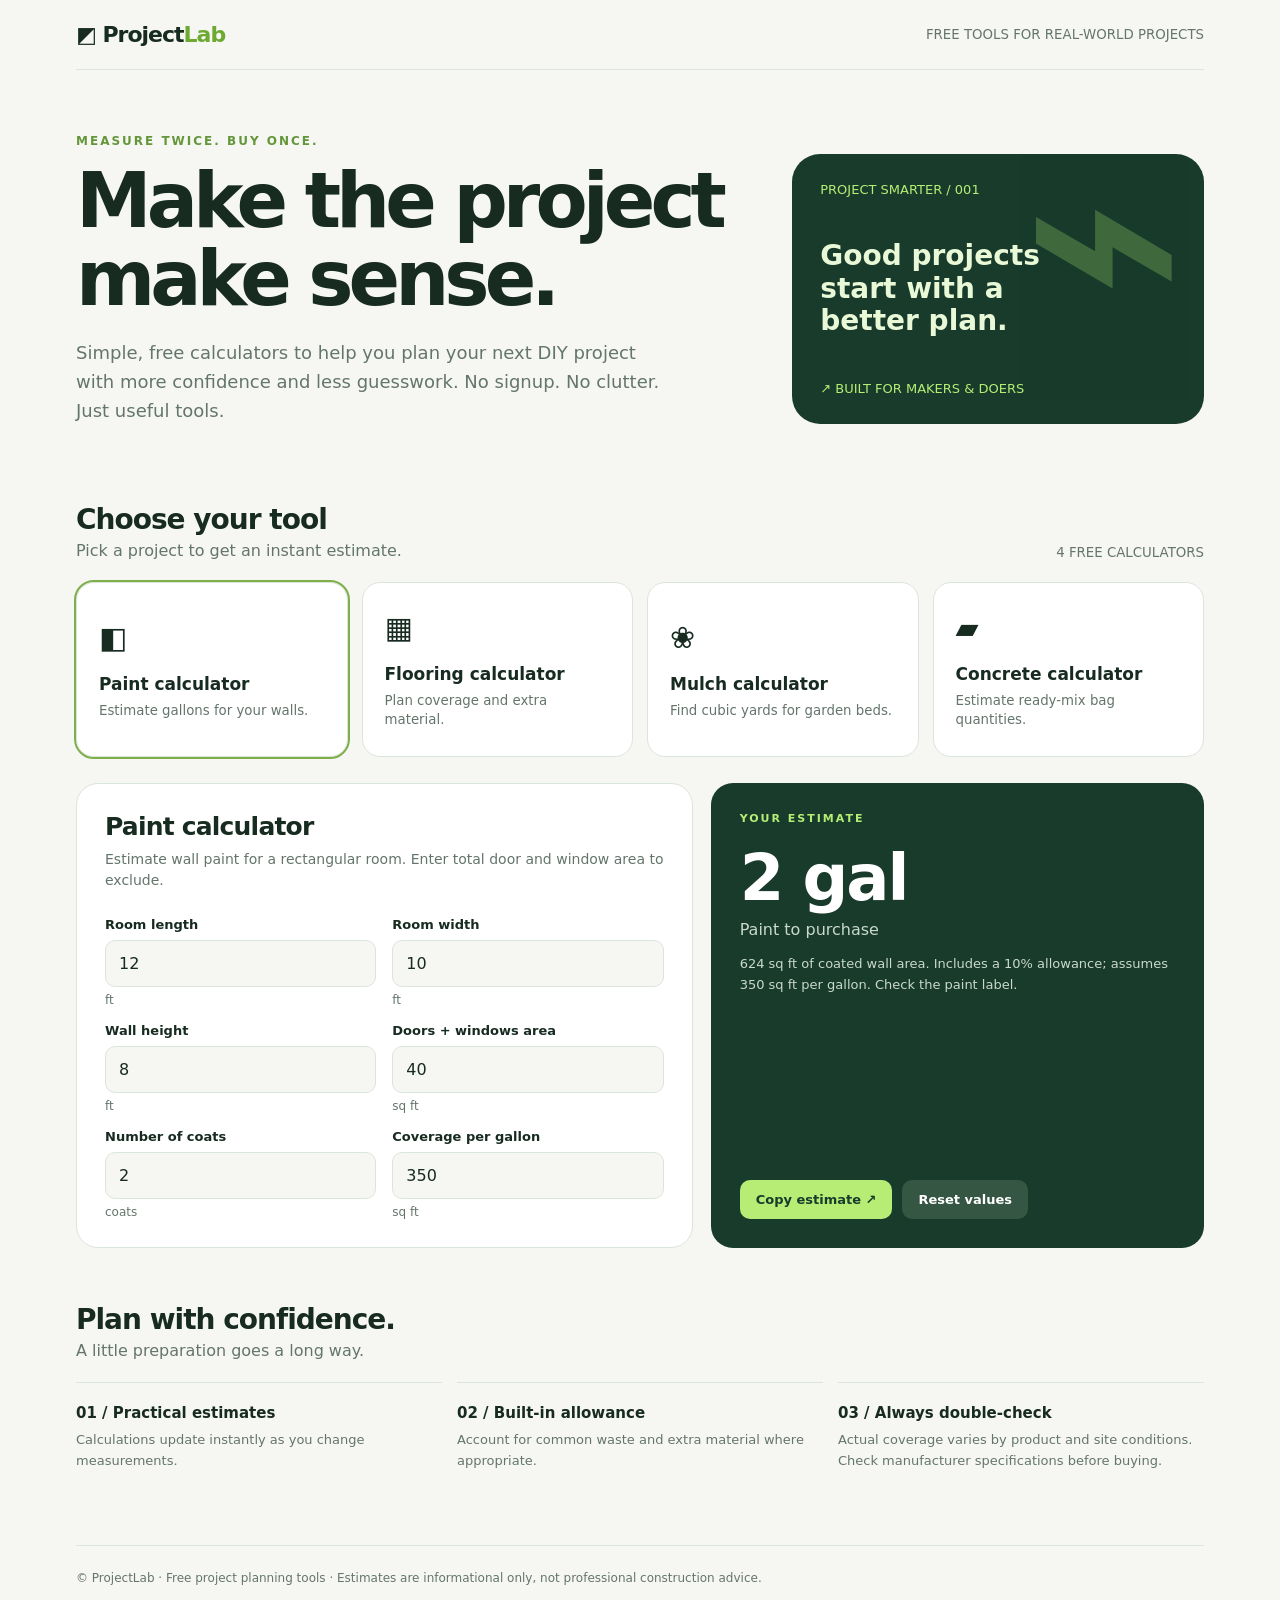
==== index.html @ cd93243d "Add files via upload" ====
<!doctype html><html lang="en"><head><meta charset="utf-8"><meta name="viewport" content="width=device-width,initial-scale=1"><title>ProjectLab — Make the project make sense.</title><style>
:root{font-family:Inter,ui-sans-serif,system-ui,-apple-system,Segoe UI,sans-serif;--bg:light-dark(#f6f7f3,#111916);--surface:light-dark(#fff,#1c2923);--text:light-dark(#172b21,#edf7ef);--muted:light-dark(#64756b,#afc1b5);--line:light-dark(#dce5dc,#34483a);--accent:#b8ed75;--dark:#193b2b;color-scheme:light dark}*{box-sizing:border-box}body{margin:0}#app{background:var(--bg);color:var(--text);min-height:100vh;border-radius:0}button,input,select{font:inherit}button{cursor:pointer}.shell{max-width:1180px;margin:auto;padding:0 26px}.nav{display:flex;justify-content:space-between;align-items:center;padding:22px 0;border-bottom:1px solid var(--line)}.logo{font-size:22px;font-weight:900;letter-spacing:-1px}.logo span{color:#6eaa32}.nav small{color:var(--muted)}.hero{padding:64px 0 44px;display:grid;grid-template-columns:1.25fr .75fr;gap:30px;align-items:center}.eyebrow{font-size:12px;letter-spacing:2px;font-weight:800;text-transform:uppercase;color:#64963a}.hero h1{font-size:clamp(42px,6vw,76px);letter-spacing:-.065em;line-height:1.02;margin:14px 0 22px}.hero p{color:var(--muted);font-size:18px;max-width:590px;line-height:1.6}.hero-art{border-radius:28px;background:#193b2b;color:#e9f8d7;min-height:270px;padding:28px;display:flex;flex-direction:column;justify-content:space-between;position:relative;overflow:hidden}.hero-art:after{content:'⌁';position:absolute;font-size:280px;right:15px;top:-80px;color:#b8ed75;opacity:.25}.hero-art strong{font-size:28px;max-width:230px;line-height:1.15;z-index:1}.hero-art span{z-index:1;color:#b8ed75;font-size:13px}.section-head{display:flex;justify-content:space-between;align-items:end;gap:16px;margin:16px 0 22px}.section-head h2{font-size:28px;letter-spacing:-1px;margin:0}.section-head p{color:var(--muted);margin:5px 0 0}.cards{display:grid;grid-template-columns:repeat(4,1fr);gap:14px}.tool{border:1px solid var(--line);background:var(--surface);border-radius:18px;padding:22px;text-align:left;color:var(--text);transition:transform .15s,border-color .15s;min-height:175px}.tool:hover{transform:translateY(-3px);border-color:#84ba50}.tool.active{outline:2px solid #7eaf4a}.tool .symbol{font-size:30px;display:block;margin-bottom:19px}.tool strong{display:block;font-size:17px}.tool small{display:block;color:var(--muted);margin-top:8px;line-height:1.4}.workspace{display:grid;grid-template-columns:1fr .8fr;gap:18px;margin:26px 0 55px}.panel{background:var(--surface);border:1px solid var(--line);border-radius:22px;padding:28px}.panel h3{font-size:25px;letter-spacing:-.8px;margin:0 0 8px}.sub{color:var(--muted);margin:0 0 26px;font-size:14px;line-height:1.5}.fields{display:grid;grid-template-columns:1fr 1fr;gap:16px}.field label{display:block;font-size:13px;font-weight:700;margin-bottom:8px}.field input,.field select{width:100%;border:1px solid var(--line);background:var(--bg);border-radius:10px;padding:13px;color:var(--text);outline:none}.field input:focus,.field select:focus{border-color:#75ac41}.hint{font-size:12px;color:var(--muted);margin-top:6px}.result{background:#193b2b;color:#fff;border-radius:22px;padding:29px;display:flex;flex-direction:column;justify-content:space-between;min-height:290px}.result .tag{color:#b8ed75;text-transform:uppercase;letter-spacing:2px;font-size:11px;font-weight:800}.result .number{font-size:clamp(38px,5vw,64px);letter-spacing:-2px;font-weight:850;margin:16px 0 5px}.result .unit{font-size:16px;color:#c9d9cc}.result .note{font-size:13px;color:#c9d9cc;line-height:1.55;margin:15px 0 24px}.actions{display:flex;gap:10px;flex-wrap:wrap}.primary,.secondary{padding:12px 16px;border-radius:10px;font-size:13px;font-weight:800;border:0}.primary{background:#b8ed75;color:#193b2b}.secondary{background:#355643;color:#fff}.info{display:grid;grid-template-columns:1fr 1fr 1fr;gap:15px;margin-bottom:55px}.info>div{border-top:1px solid var(--line);padding:18px 0;color:var(--muted);font-size:13px;line-height:1.6}.info strong{display:block;color:var(--text);font-size:15px;margin-bottom:5px}footer{border-top:1px solid var(--line);padding:25px 0 45px;color:var(--muted);font-size:12px}.hidden{display:none}@media(max-width:850px){.hero{grid-template-columns:1fr;padding:44px 0 30px}.hero-art{min-height:170px}.cards{grid-template-columns:repeat(2,1fr)}.workspace{grid-template-columns:1fr}.info{grid-template-columns:1fr}}@media(max-width:480px){.shell{padding:0 16px}.hero h1{font-size:46px}.cards{gap:9px}.tool{padding:15px;min-height:160px}.panel,.result{padding:20px}.fields{grid-template-columns:1fr}.nav small{display:none}}
</style></head><body><div id="app"><div class="shell"><header class="nav"><div class="logo">◩ Project<span>Lab</span></div><small>FREE TOOLS FOR REAL-WORLD PROJECTS</small></header><section class="hero"><div><div class="eyebrow">Measure twice. Buy once.</div><h1>Make the project<br>make sense.</h1><p>Simple, free calculators to help you plan your next DIY project with more confidence and less guesswork. No signup. No clutter. Just useful tools.</p></div><div class="hero-art"><span>PROJECT SMARTER / 001</span><strong>Good projects start with a better plan.</strong><span>↗ BUILT FOR MAKERS & DOERS</span></div></section><section><div class="section-head"><div><h2>Choose your tool</h2><p>Pick a project to get an instant estimate.</p></div><small style="color:var(--muted)">4 FREE CALCULATORS</small></div><div class="cards" id="cards"><button class="tool active" data-tool="paint"><span class="symbol">◧</span><strong>Paint calculator</strong><small>Estimate gallons for your walls.</small></button><button class="tool" data-tool="floor"><span class="symbol">▦</span><strong>Flooring calculator</strong><small>Plan coverage and extra material.</small></button><button class="tool" data-tool="mulch"><span class="symbol">❀</span><strong>Mulch calculator</strong><small>Find cubic yards for garden beds.</small></button><button class="tool" data-tool="concrete"><span class="symbol">▰</span><strong>Concrete calculator</strong><small>Estimate ready-mix bag quantities.</small></button></div></section><section class="workspace"><div class="panel"><h3 id="tool-title">Paint calculator</h3><p class="sub" id="tool-desc">Enter your room dimensions to estimate wall paint. Subtract doors and windows, then add a little extra.</p><div class="fields" id="fields"></div></div><div class="result" aria-live="polite"><div><div class="tag">YOUR ESTIMATE</div><div class="number" id="answer">—</div><div class="unit" id="unit"></div><p class="note" id="note"></p></div><div class="actions"><button class="primary" id="copy">Copy estimate ↗</button><button class="secondary" id="reset">Reset values</button></div></div></section><div class="section-head"><div><h2>Plan with confidence.</h2><p>A little preparation goes a long way.</p></div></div><section class="info"><div><strong>01 / Practical estimates</strong>Calculations update instantly as you change measurements.</div><div><strong>02 / Built-in allowance</strong>Account for common waste and extra material where appropriate.</div><div><strong>03 / Always double-check</strong>Actual coverage varies by product and site conditions. Check manufacturer specifications before buying.</div></section><footer>© ProjectLab · Free project planning tools · Estimates are informational only, not professional construction advice.</footer></div></div><script>
const configs={paint:{title:'Paint calculator',desc:'Estimate wall paint for a rectangular room. Enter total door and window area to exclude.',fields:[['length','Room length','ft',12],['width','Room width','ft',10],['height','Wall height','ft',8],['openings','Doors + windows area','sq ft',40],['coats','Number of coats','coats',2],['coverage','Coverage per gallon','sq ft',350]],calculate:v=>{let area=Math.max(0,2*(v.length+v.width)*v.height-v.openings)*v.coats;let amount=area/v.coverage*1.1;return [Math.ceil(amount)+' gal','Paint to purchase',`${Math.round(area)} sq ft of coated wall area. Includes a 10% allowance; assumes ${v.coverage} sq ft per gallon. Check the paint label.`]}},floor:{title:'Flooring calculator',desc:'Estimate material needed for a rectangular room, including cutting waste.',fields:[['length','Room length','ft',15],['width','Room width','ft',12],['waste','Extra material','%',10],['box','Coverage per box','sq ft',20]],calculate:v=>{let area=v.length*v.width,total=area*(1+v.waste/100);return [Math.ceil(total/v.box)+' boxes','Flooring boxes to purchase',`${area.toFixed(1)} sq ft room area; ${total.toFixed(1)} sq ft including ${v.waste}% extra. Check product box coverage and layout requirements.`]}},mulch:{title:'Mulch calculator',desc:'Estimate how much mulch a rectangular garden bed needs.',fields:[['length','Bed length','ft',20],['width','Bed width','ft',6],['depth','Mulch depth','in',3]],calculate:v=>{let yards=v.length*v.width*(v.depth/12)/27;return [yards.toFixed(2)+' yd³','Mulch volume',`Approximately ${Math.ceil(yards*1.1*10)/10} cubic yards with 10% allowance. Confirm recommended depth for your plants.`]}},concrete:{title:'Concrete calculator',desc:'Estimate the volume and number of 80 lb ready-mix bags for a rectangular slab.',fields:[['length','Slab length','ft',10],['width','Slab width','ft',8],['depth','Slab thickness','in',4],['yield','Yield per bag','ft³',0.6]],calculate:v=>{let ft=v.length*v.width*v.depth/12;return [Math.ceil(ft*1.1/v.yield)+' bags','Estimated 80 lb bags',`${ft.toFixed(2)} cubic feet (${(ft/27).toFixed(2)} cubic yards) before 10% allowance. Bag yield varies; structural work requires qualified guidance.`]}}};let current='paint';let last='';function render(){let cfg=configs[current];document.getElementById('tool-title').textContent=cfg.title;document.getElementById('tool-desc').textContent=cfg.desc;document.querySelectorAll('.tool').forEach(b=>{b.classList.toggle('active',b.dataset.tool===current);b.setAttribute('aria-pressed',String(b.dataset.tool===current))});document.getElementById('fields').innerHTML=cfg.fields.map(([id,label,unit,value])=>`<div class="field"><label for="${id}">${label}</label><input id="${id}" type="number" min="0" step="any" value="${value}" inputmode="decimal"><div class="hint">${unit}</div></div>`).join('');document.querySelectorAll('.field input').forEach(i=>i.addEventListener('input',calculate));calculate()}function calculate(){let cfg=configs[current],v={};for(let [id] of cfg.fields){let input=document.getElementById(id);let n=Number(input.value);if(input.value===''||!Number.isFinite(n)||n<0){document.getElementById('answer').textContent='—';document.getElementById('unit').textContent='Enter valid values';document.getElementById('note').textContent='All fields must be nonnegative numbers.';last='';return}v[id]=n}if((current==='paint'&&(!v.coverage||!v.coats))||(current==='floor'&&!v.box)||(current==='concrete'&&!v.yield)){document.getElementById('answer').textContent='—';document.getElementById('unit').textContent='Check your inputs';document.getElementById('note').textContent='Coverage, yield, and coat count must be greater than zero.';last='';return}let [answer,unit,note]=cfg.calculate(v);document.getElementById('answer').textContent=answer;document.getElementById('unit').textContent=unit;document.getElementById('note').textContent=note;last=`ProjectLab — ${cfg.title}\n${answer} — ${unit}\n${note}\n`+cfg.fields.map(([id,label,u])=>`${label}: ${v[id]} ${u}`).join('\n')}document.querySelectorAll('.tool').forEach(b=>b.addEventListener('click',()=>{current=b.dataset.tool;render();document.querySelector('.workspace').scrollIntoView({behavior:'smooth',block:'start'})}));document.getElementById('reset').addEventListener('click',render);document.getElementById('copy').addEventListener('click',async()=>{if(!last)return;try{await navigator.clipboard.writeText(last);document.getElementById('copy').textContent='Copied ✓';setTimeout(()=>document.getElementById('copy').textContent='Copy estimate ↗',1800)}catch(e){let t=document.createElement('textarea');t.value=last;document.body.appendChild(t);t.select();document.execCommand('copy');t.remove();document.getElementById('copy').textContent='Copied ✓'}});render();
</script></body></html>
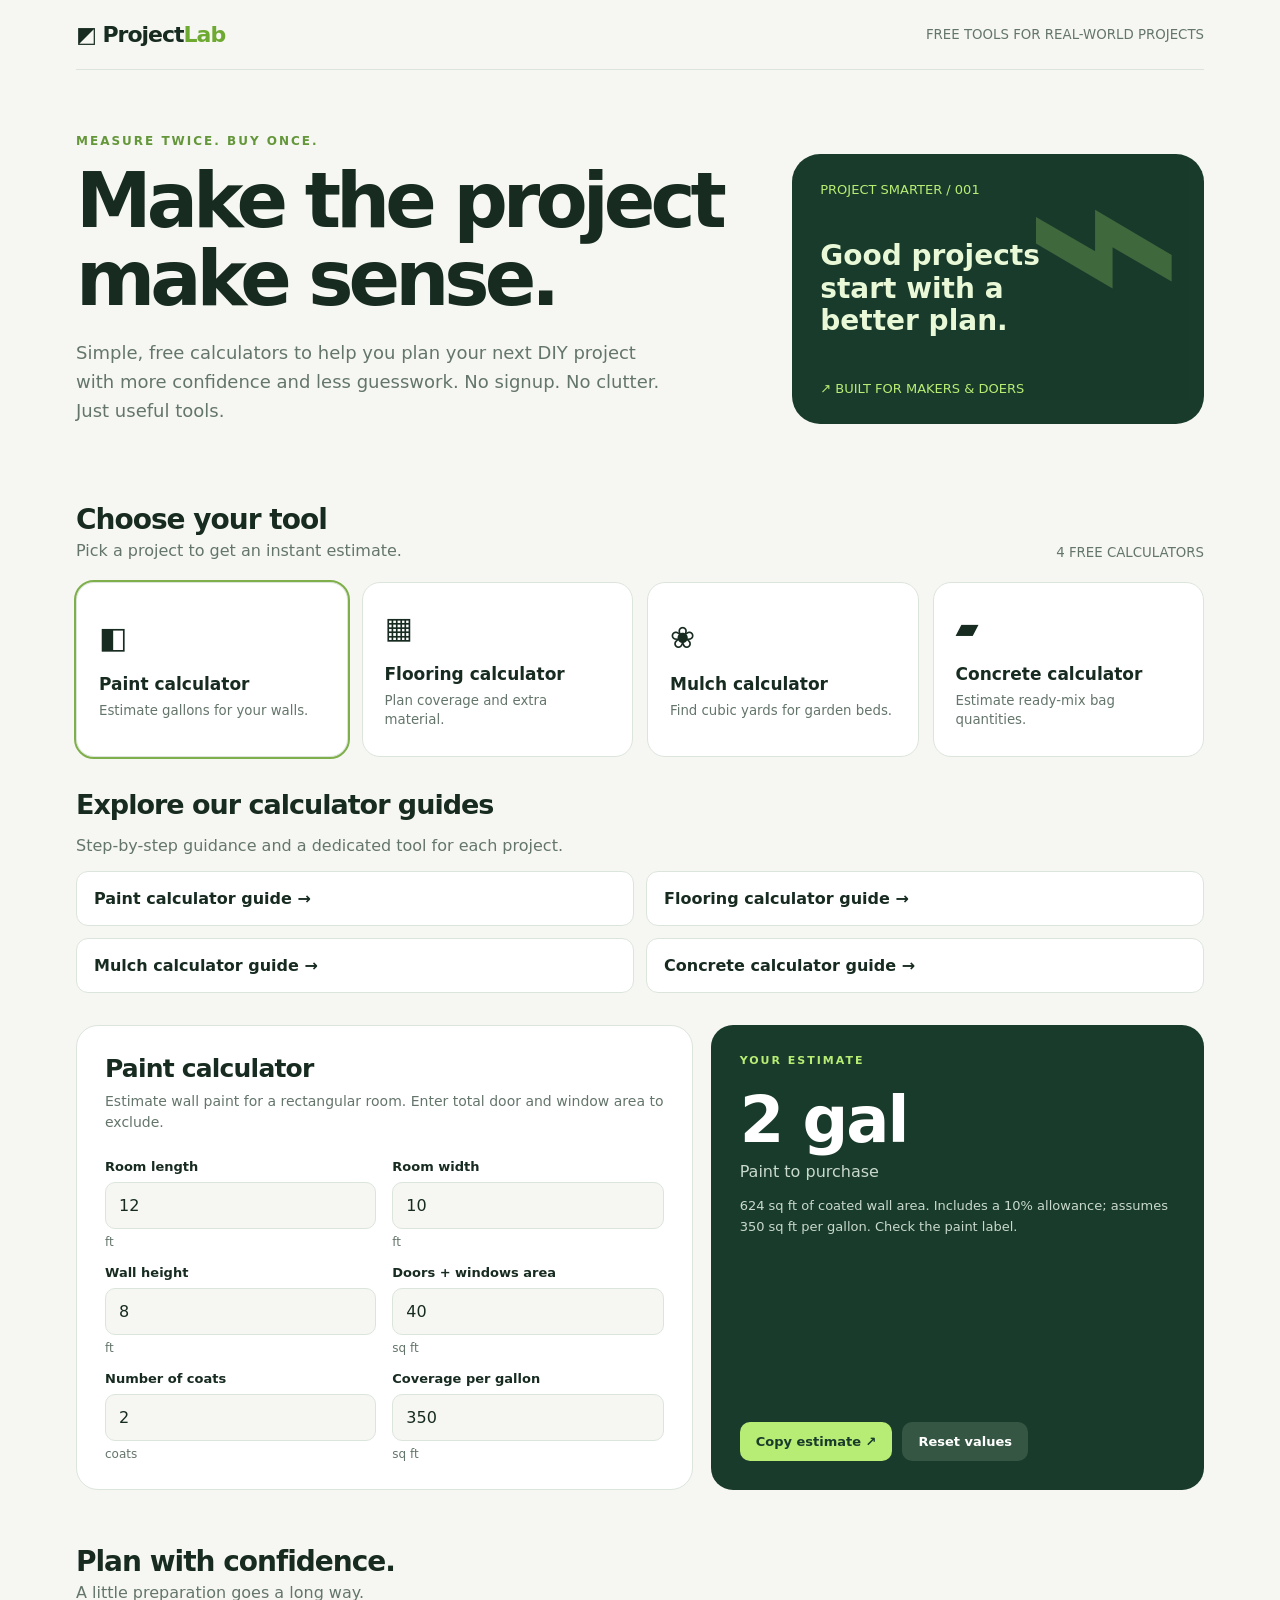
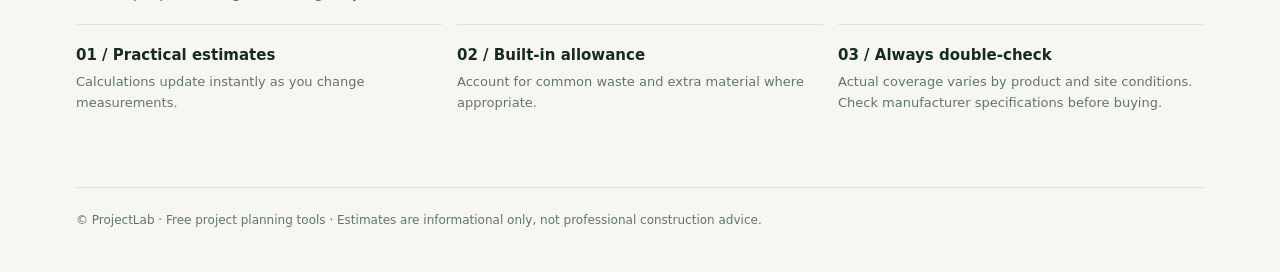
==== commit 5ee0ebd4: "Add four calculator pages" ====
--- a/index.html
+++ b/index.html
@@ -1,5 +1,5 @@
-<!doctype html><html lang="en"><head><meta charset="utf-8"><meta name="viewport" content="width=device-width,initial-scale=1"><title>ProjectLab — Make the project make sense.</title><style>
+<!doctype html><html lang="en"><head><meta name="google-site-verification" content="h3nfSS-7SSX_GJvkzhZdh269tgk2vKTd-R7nxjgyAJA" /><meta charset="utf-8"><meta name="viewport" content="width=device-width,initial-scale=1"><title>Free DIY Calculators | Paint, Flooring, Mulch &amp; Concrete | ProjectLab</title><meta name="description" content="Plan your next DIY project with free paint, flooring, mulch and concrete calculators. Estimate materials in seconds with ProjectLab. No signup required."><link rel="canonical" href="https://project-lab-3ws.pages.dev/"><style>
 :root{font-family:Inter,ui-sans-serif,system-ui,-apple-system,Segoe UI,sans-serif;--bg:light-dark(#f6f7f3,#111916);--surface:light-dark(#fff,#1c2923);--text:light-dark(#172b21,#edf7ef);--muted:light-dark(#64756b,#afc1b5);--line:light-dark(#dce5dc,#34483a);--accent:#b8ed75;--dark:#193b2b;color-scheme:light dark}*{box-sizing:border-box}body{margin:0}#app{background:var(--bg);color:var(--text);min-height:100vh;border-radius:0}button,input,select{font:inherit}button{cursor:pointer}.shell{max-width:1180px;margin:auto;padding:0 26px}.nav{display:flex;justify-content:space-between;align-items:center;padding:22px 0;border-bottom:1px solid var(--line)}.logo{font-size:22px;font-weight:900;letter-spacing:-1px}.logo span{color:#6eaa32}.nav small{color:var(--muted)}.hero{padding:64px 0 44px;display:grid;grid-template-columns:1.25fr .75fr;gap:30px;align-items:center}.eyebrow{font-size:12px;letter-spacing:2px;font-weight:800;text-transform:uppercase;color:#64963a}.hero h1{font-size:clamp(42px,6vw,76px);letter-spacing:-.065em;line-height:1.02;margin:14px 0 22px}.hero p{color:var(--muted);font-size:18px;max-width:590px;line-height:1.6}.hero-art{border-radius:28px;background:#193b2b;color:#e9f8d7;min-height:270px;padding:28px;display:flex;flex-direction:column;justify-content:space-between;position:relative;overflow:hidden}.hero-art:after{content:'⌁';position:absolute;font-size:280px;right:15px;top:-80px;color:#b8ed75;opacity:.25}.hero-art strong{font-size:28px;max-width:230px;line-height:1.15;z-index:1}.hero-art span{z-index:1;color:#b8ed75;font-size:13px}.section-head{display:flex;justify-content:space-between;align-items:end;gap:16px;margin:16px 0 22px}.section-head h2{font-size:28px;letter-spacing:-1px;margin:0}.section-head p{color:var(--muted);margin:5px 0 0}.cards{display:grid;grid-template-columns:repeat(4,1fr);gap:14px}.tool{border:1px solid var(--line);background:var(--surface);border-radius:18px;padding:22px;text-align:left;color:var(--text);transition:transform .15s,border-color .15s;min-height:175px}.tool:hover{transform:translateY(-3px);border-color:#84ba50}.tool.active{outline:2px solid #7eaf4a}.tool .symbol{font-size:30px;display:block;margin-bottom:19px}.tool strong{display:block;font-size:17px}.tool small{display:block;color:var(--muted);margin-top:8px;line-height:1.4}.workspace{display:grid;grid-template-columns:1fr .8fr;gap:18px;margin:26px 0 55px}.panel{background:var(--surface);border:1px solid var(--line);border-radius:22px;padding:28px}.panel h3{font-size:25px;letter-spacing:-.8px;margin:0 0 8px}.sub{color:var(--muted);margin:0 0 26px;font-size:14px;line-height:1.5}.fields{display:grid;grid-template-columns:1fr 1fr;gap:16px}.field label{display:block;font-size:13px;font-weight:700;margin-bottom:8px}.field input,.field select{width:100%;border:1px solid var(--line);background:var(--bg);border-radius:10px;padding:13px;color:var(--text);outline:none}.field input:focus,.field select:focus{border-color:#75ac41}.hint{font-size:12px;color:var(--muted);margin-top:6px}.result{background:#193b2b;color:#fff;border-radius:22px;padding:29px;display:flex;flex-direction:column;justify-content:space-between;min-height:290px}.result .tag{color:#b8ed75;text-transform:uppercase;letter-spacing:2px;font-size:11px;font-weight:800}.result .number{font-size:clamp(38px,5vw,64px);letter-spacing:-2px;font-weight:850;margin:16px 0 5px}.result .unit{font-size:16px;color:#c9d9cc}.result .note{font-size:13px;color:#c9d9cc;line-height:1.55;margin:15px 0 24px}.actions{display:flex;gap:10px;flex-wrap:wrap}.primary,.secondary{padding:12px 16px;border-radius:10px;font-size:13px;font-weight:800;border:0}.primary{background:#b8ed75;color:#193b2b}.secondary{background:#355643;color:#fff}.info{display:grid;grid-template-columns:1fr 1fr 1fr;gap:15px;margin-bottom:55px}.info>div{border-top:1px solid var(--line);padding:18px 0;color:var(--muted);font-size:13px;line-height:1.6}.info strong{display:block;color:var(--text);font-size:15px;margin-bottom:5px}footer{border-top:1px solid var(--line);padding:25px 0 45px;color:var(--muted);font-size:12px}.hidden{display:none}@media(max-width:850px){.hero{grid-template-columns:1fr;padding:44px 0 30px}.hero-art{min-height:170px}.cards{grid-template-columns:repeat(2,1fr)}.workspace{grid-template-columns:1fr}.info{grid-template-columns:1fr}}@media(max-width:480px){.shell{padding:0 16px}.hero h1{font-size:46px}.cards{gap:9px}.tool{padding:15px;min-height:160px}.panel,.result{padding:20px}.fields{grid-template-columns:1fr}.nav small{display:none}}
-</style></head><body><div id="app"><div class="shell"><header class="nav"><div class="logo">◩ Project<span>Lab</span></div><small>FREE TOOLS FOR REAL-WORLD PROJECTS</small></header><section class="hero"><div><div class="eyebrow">Measure twice. Buy once.</div><h1>Make the project<br>make sense.</h1><p>Simple, free calculators to help you plan your next DIY project with more confidence and less guesswork. No signup. No clutter. Just useful tools.</p></div><div class="hero-art"><span>PROJECT SMARTER / 001</span><strong>Good projects start with a better plan.</strong><span>↗ BUILT FOR MAKERS & DOERS</span></div></section><section><div class="section-head"><div><h2>Choose your tool</h2><p>Pick a project to get an instant estimate.</p></div><small style="color:var(--muted)">4 FREE CALCULATORS</small></div><div class="cards" id="cards"><button class="tool active" data-tool="paint"><span class="symbol">◧</span><strong>Paint calculator</strong><small>Estimate gallons for your walls.</small></button><button class="tool" data-tool="floor"><span class="symbol">▦</span><strong>Flooring calculator</strong><small>Plan coverage and extra material.</small></button><button class="tool" data-tool="mulch"><span class="symbol">❀</span><strong>Mulch calculator</strong><small>Find cubic yards for garden beds.</small></button><button class="tool" data-tool="concrete"><span class="symbol">▰</span><strong>Concrete calculator</strong><small>Estimate ready-mix bag quantities.</small></button></div></section><section class="workspace"><div class="panel"><h3 id="tool-title">Paint calculator</h3><p class="sub" id="tool-desc">Enter your room dimensions to estimate wall paint. Subtract doors and windows, then add a little extra.</p><div class="fields" id="fields"></div></div><div class="result" aria-live="polite"><div><div class="tag">YOUR ESTIMATE</div><div class="number" id="answer">—</div><div class="unit" id="unit"></div><p class="note" id="note"></p></div><div class="actions"><button class="primary" id="copy">Copy estimate ↗</button><button class="secondary" id="reset">Reset values</button></div></div></section><div class="section-head"><div><h2>Plan with confidence.</h2><p>A little preparation goes a long way.</p></div></div><section class="info"><div><strong>01 / Practical estimates</strong>Calculations update instantly as you change measurements.</div><div><strong>02 / Built-in allowance</strong>Account for common waste and extra material where appropriate.</div><div><strong>03 / Always double-check</strong>Actual coverage varies by product and site conditions. Check manufacturer specifications before buying.</div></section><footer>© ProjectLab · Free project planning tools · Estimates are informational only, not professional construction advice.</footer></div></div><script>
+.page-links{margin:32px 0}.page-links h2{font-size:27px;letter-spacing:-1px;margin:0 0 8px}.page-links p{color:var(--muted)}.page-link-grid{display:grid;grid-template-columns:repeat(2,1fr);gap:12px}.page-link-grid a{display:block;padding:17px;background:var(--surface);border:1px solid var(--line);border-radius:12px;color:var(--text);font-weight:750;text-decoration:none}.page-link-grid a:hover,.page-link-grid a:focus{border-color:#84ba50;text-decoration:underline}@media(max-width:600px){.page-link-grid{grid-template-columns:1fr}}</style></head><body><div id="app"><div class="shell"><header class="nav"><div class="logo">◩ Project<span>Lab</span></div><small>FREE TOOLS FOR REAL-WORLD PROJECTS</small></header><section class="hero"><div><div class="eyebrow">Measure twice. Buy once.</div><h1>Make the project<br>make sense.</h1><p>Simple, free calculators to help you plan your next DIY project with more confidence and less guesswork. No signup. No clutter. Just useful tools.</p></div><div class="hero-art"><span>PROJECT SMARTER / 001</span><strong>Good projects start with a better plan.</strong><span>↗ BUILT FOR MAKERS & DOERS</span></div></section><section><div class="section-head"><div><h2>Choose your tool</h2><p>Pick a project to get an instant estimate.</p></div><small style="color:var(--muted)">4 FREE CALCULATORS</small></div><div class="cards" id="cards"><button class="tool active" data-tool="paint"><span class="symbol">◧</span><strong>Paint calculator</strong><small>Estimate gallons for your walls.</small></button><button class="tool" data-tool="floor"><span class="symbol">▦</span><strong>Flooring calculator</strong><small>Plan coverage and extra material.</small></button><button class="tool" data-tool="mulch"><span class="symbol">❀</span><strong>Mulch calculator</strong><small>Find cubic yards for garden beds.</small></button><button class="tool" data-tool="concrete"><span class="symbol">▰</span><strong>Concrete calculator</strong><small>Estimate ready-mix bag quantities.</small></button></div></section><nav class="page-links" aria-label="Dedicated calculator pages"><h2>Explore our calculator guides</h2><p>Step-by-step guidance and a dedicated tool for each project.</p><div class="page-link-grid"><a href="/paint-calculator/">Paint calculator guide →</a><a href="/flooring-calculator/">Flooring calculator guide →</a><a href="/mulch-calculator/">Mulch calculator guide →</a><a href="/concrete-calculator/">Concrete calculator guide →</a></div></nav><section class="workspace"><div class="panel"><h3 id="tool-title">Paint calculator</h3><p class="sub" id="tool-desc">Enter your room dimensions to estimate wall paint. Subtract doors and windows, then add a little extra.</p><div class="fields" id="fields"></div></div><div class="result" aria-live="polite"><div><div class="tag">YOUR ESTIMATE</div><div class="number" id="answer">—</div><div class="unit" id="unit"></div><p class="note" id="note"></p></div><div class="actions"><button class="primary" id="copy">Copy estimate ↗</button><button class="secondary" id="reset">Reset values</button></div></div></section><div class="section-head"><div><h2>Plan with confidence.</h2><p>A little preparation goes a long way.</p></div></div><section class="info"><div><strong>01 / Practical estimates</strong>Calculations update instantly as you change measurements.</div><div><strong>02 / Built-in allowance</strong>Account for common waste and extra material where appropriate.</div><div><strong>03 / Always double-check</strong>Actual coverage varies by product and site conditions. Check manufacturer specifications before buying.</div></section><footer>© ProjectLab · Free project planning tools · Estimates are informational only, not professional construction advice.</footer></div></div><script>
 const configs={paint:{title:'Paint calculator',desc:'Estimate wall paint for a rectangular room. Enter total door and window area to exclude.',fields:[['length','Room length','ft',12],['width','Room width','ft',10],['height','Wall height','ft',8],['openings','Doors + windows area','sq ft',40],['coats','Number of coats','coats',2],['coverage','Coverage per gallon','sq ft',350]],calculate:v=>{let area=Math.max(0,2*(v.length+v.width)*v.height-v.openings)*v.coats;let amount=area/v.coverage*1.1;return [Math.ceil(amount)+' gal','Paint to purchase',`${Math.round(area)} sq ft of coated wall area. Includes a 10% allowance; assumes ${v.coverage} sq ft per gallon. Check the paint label.`]}},floor:{title:'Flooring calculator',desc:'Estimate material needed for a rectangular room, including cutting waste.',fields:[['length','Room length','ft',15],['width','Room width','ft',12],['waste','Extra material','%',10],['box','Coverage per box','sq ft',20]],calculate:v=>{let area=v.length*v.width,total=area*(1+v.waste/100);return [Math.ceil(total/v.box)+' boxes','Flooring boxes to purchase',`${area.toFixed(1)} sq ft room area; ${total.toFixed(1)} sq ft including ${v.waste}% extra. Check product box coverage and layout requirements.`]}},mulch:{title:'Mulch calculator',desc:'Estimate how much mulch a rectangular garden bed needs.',fields:[['length','Bed length','ft',20],['width','Bed width','ft',6],['depth','Mulch depth','in',3]],calculate:v=>{let yards=v.length*v.width*(v.depth/12)/27;return [yards.toFixed(2)+' yd³','Mulch volume',`Approximately ${Math.ceil(yards*1.1*10)/10} cubic yards with 10% allowance. Confirm recommended depth for your plants.`]}},concrete:{title:'Concrete calculator',desc:'Estimate the volume and number of 80 lb ready-mix bags for a rectangular slab.',fields:[['length','Slab length','ft',10],['width','Slab width','ft',8],['depth','Slab thickness','in',4],['yield','Yield per bag','ft³',0.6]],calculate:v=>{let ft=v.length*v.width*v.depth/12;return [Math.ceil(ft*1.1/v.yield)+' bags','Estimated 80 lb bags',`${ft.toFixed(2)} cubic feet (${(ft/27).toFixed(2)} cubic yards) before 10% allowance. Bag yield varies; structural work requires qualified guidance.`]}}};let current='paint';let last='';function render(){let cfg=configs[current];document.getElementById('tool-title').textContent=cfg.title;document.getElementById('tool-desc').textContent=cfg.desc;document.querySelectorAll('.tool').forEach(b=>{b.classList.toggle('active',b.dataset.tool===current);b.setAttribute('aria-pressed',String(b.dataset.tool===current))});document.getElementById('fields').innerHTML=cfg.fields.map(([id,label,unit,value])=>`<div class="field"><label for="${id}">${label}</label><input id="${id}" type="number" min="0" step="any" value="${value}" inputmode="decimal"><div class="hint">${unit}</div></div>`).join('');document.querySelectorAll('.field input').forEach(i=>i.addEventListener('input',calculate));calculate()}function calculate(){let cfg=configs[current],v={};for(let [id] of cfg.fields){let input=document.getElementById(id);let n=Number(input.value);if(input.value===''||!Number.isFinite(n)||n<0){document.getElementById('answer').textContent='—';document.getElementById('unit').textContent='Enter valid values';document.getElementById('note').textContent='All fields must be nonnegative numbers.';last='';return}v[id]=n}if((current==='paint'&&(!v.coverage||!v.coats))||(current==='floor'&&!v.box)||(current==='concrete'&&!v.yield)){document.getElementById('answer').textContent='—';document.getElementById('unit').textContent='Check your inputs';document.getElementById('note').textContent='Coverage, yield, and coat count must be greater than zero.';last='';return}let [answer,unit,note]=cfg.calculate(v);document.getElementById('answer').textContent=answer;document.getElementById('unit').textContent=unit;document.getElementById('note').textContent=note;last=`ProjectLab — ${cfg.title}\n${answer} — ${unit}\n${note}\n`+cfg.fields.map(([id,label,u])=>`${label}: ${v[id]} ${u}`).join('\n')}document.querySelectorAll('.tool').forEach(b=>b.addEventListener('click',()=>{current=b.dataset.tool;render();document.querySelector('.workspace').scrollIntoView({behavior:'smooth',block:'start'})}));document.getElementById('reset').addEventListener('click',render);document.getElementById('copy').addEventListener('click',async()=>{if(!last)return;try{await navigator.clipboard.writeText(last);document.getElementById('copy').textContent='Copied ✓';setTimeout(()=>document.getElementById('copy').textContent='Copy estimate ↗',1800)}catch(e){let t=document.createElement('textarea');t.value=last;document.body.appendChild(t);t.select();document.execCommand('copy');t.remove();document.getElementById('copy').textContent='Copied ✓'}});render();
 </script></body></html>
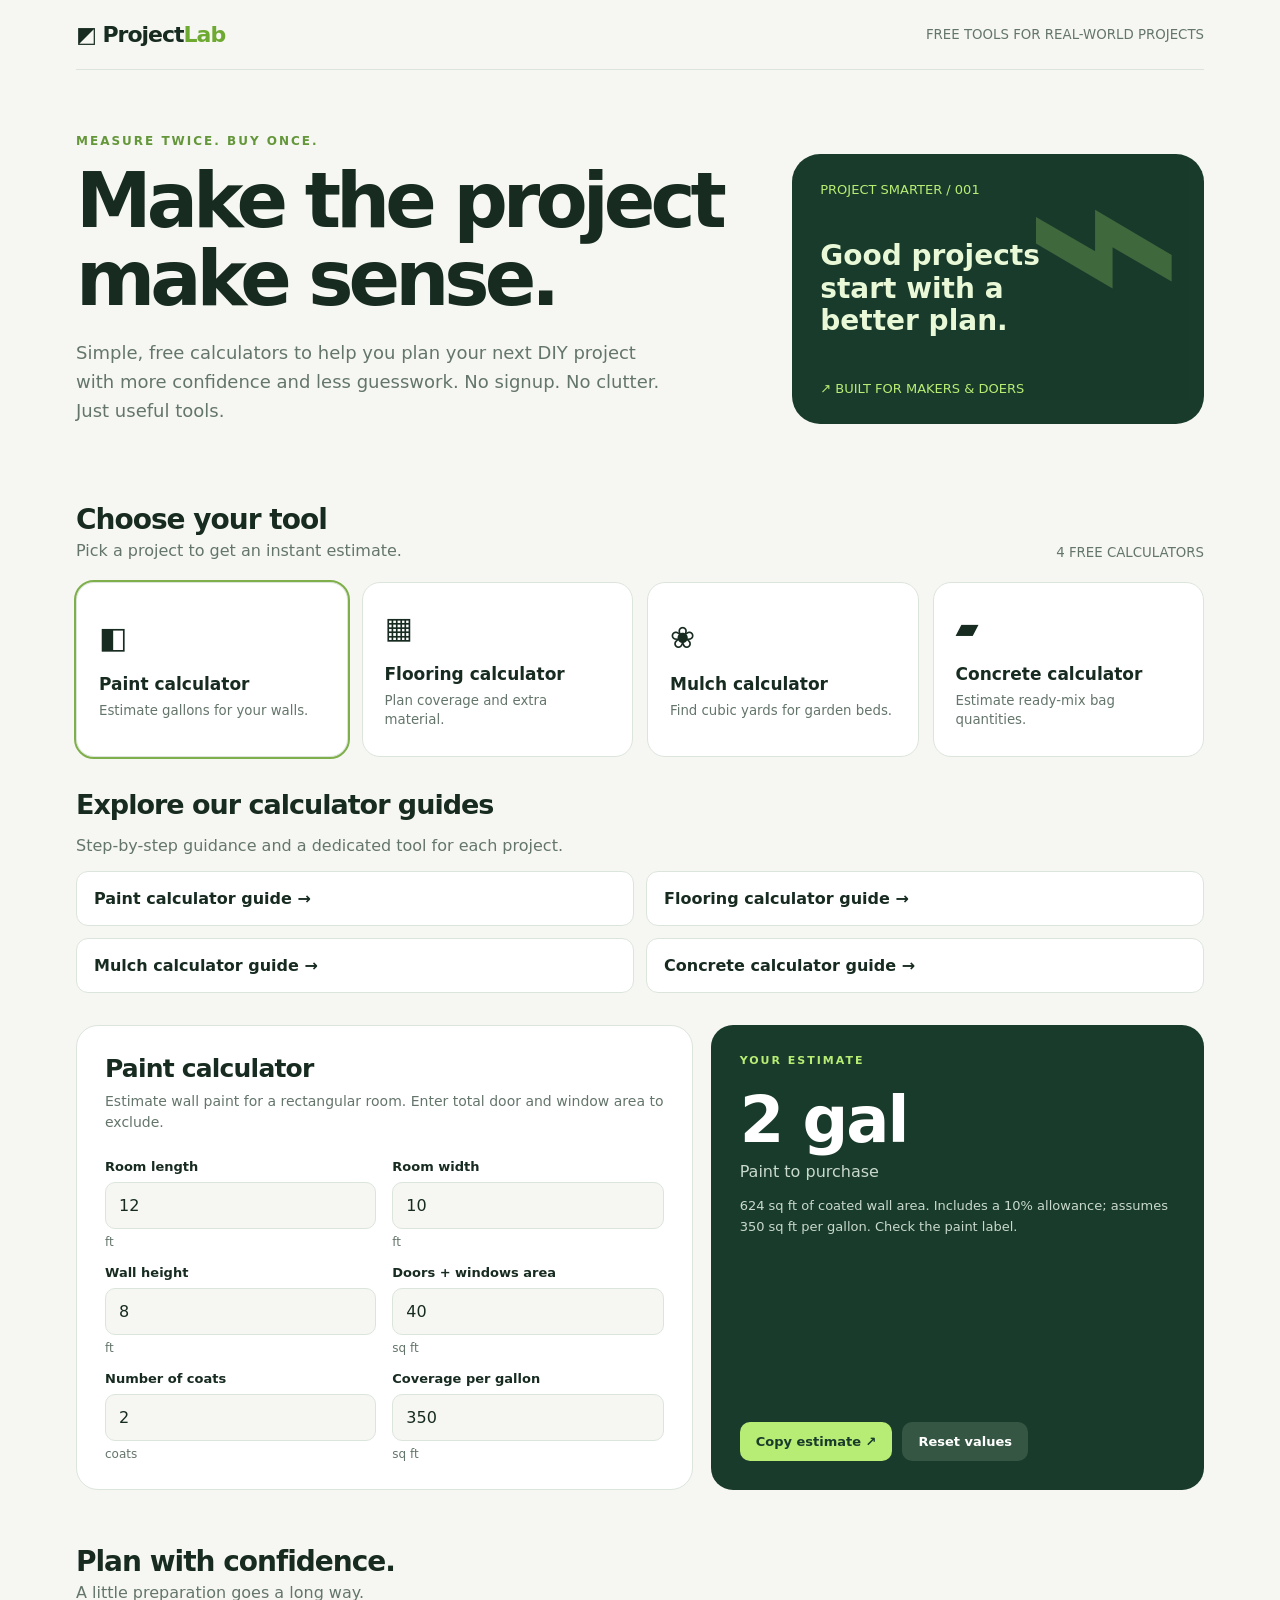
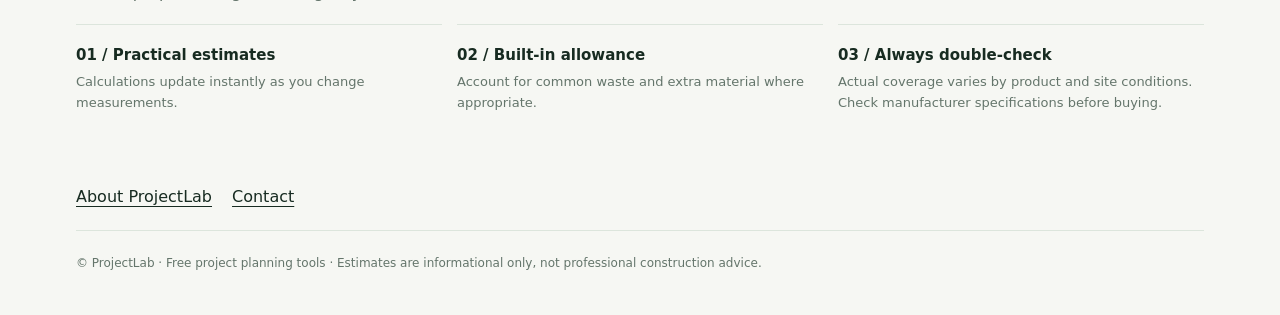
==== commit 7799fcd1: "Add About and Contact navigation" ====
--- a/index.html
+++ b/index.html
@@ -1,5 +1,5 @@
 <!doctype html><html lang="en"><head><meta name="google-site-verification" content="h3nfSS-7SSX_GJvkzhZdh269tgk2vKTd-R7nxjgyAJA" /><meta charset="utf-8"><meta name="viewport" content="width=device-width,initial-scale=1"><title>Free DIY Calculators | Paint, Flooring, Mulch &amp; Concrete | ProjectLab</title><meta name="description" content="Plan your next DIY project with free paint, flooring, mulch and concrete calculators. Estimate materials in seconds with ProjectLab. No signup required."><link rel="canonical" href="https://project-lab-3ws.pages.dev/"><style>
 :root{font-family:Inter,ui-sans-serif,system-ui,-apple-system,Segoe UI,sans-serif;--bg:light-dark(#f6f7f3,#111916);--surface:light-dark(#fff,#1c2923);--text:light-dark(#172b21,#edf7ef);--muted:light-dark(#64756b,#afc1b5);--line:light-dark(#dce5dc,#34483a);--accent:#b8ed75;--dark:#193b2b;color-scheme:light dark}*{box-sizing:border-box}body{margin:0}#app{background:var(--bg);color:var(--text);min-height:100vh;border-radius:0}button,input,select{font:inherit}button{cursor:pointer}.shell{max-width:1180px;margin:auto;padding:0 26px}.nav{display:flex;justify-content:space-between;align-items:center;padding:22px 0;border-bottom:1px solid var(--line)}.logo{font-size:22px;font-weight:900;letter-spacing:-1px}.logo span{color:#6eaa32}.nav small{color:var(--muted)}.hero{padding:64px 0 44px;display:grid;grid-template-columns:1.25fr .75fr;gap:30px;align-items:center}.eyebrow{font-size:12px;letter-spacing:2px;font-weight:800;text-transform:uppercase;color:#64963a}.hero h1{font-size:clamp(42px,6vw,76px);letter-spacing:-.065em;line-height:1.02;margin:14px 0 22px}.hero p{color:var(--muted);font-size:18px;max-width:590px;line-height:1.6}.hero-art{border-radius:28px;background:#193b2b;color:#e9f8d7;min-height:270px;padding:28px;display:flex;flex-direction:column;justify-content:space-between;position:relative;overflow:hidden}.hero-art:after{content:'⌁';position:absolute;font-size:280px;right:15px;top:-80px;color:#b8ed75;opacity:.25}.hero-art strong{font-size:28px;max-width:230px;line-height:1.15;z-index:1}.hero-art span{z-index:1;color:#b8ed75;font-size:13px}.section-head{display:flex;justify-content:space-between;align-items:end;gap:16px;margin:16px 0 22px}.section-head h2{font-size:28px;letter-spacing:-1px;margin:0}.section-head p{color:var(--muted);margin:5px 0 0}.cards{display:grid;grid-template-columns:repeat(4,1fr);gap:14px}.tool{border:1px solid var(--line);background:var(--surface);border-radius:18px;padding:22px;text-align:left;color:var(--text);transition:transform .15s,border-color .15s;min-height:175px}.tool:hover{transform:translateY(-3px);border-color:#84ba50}.tool.active{outline:2px solid #7eaf4a}.tool .symbol{font-size:30px;display:block;margin-bottom:19px}.tool strong{display:block;font-size:17px}.tool small{display:block;color:var(--muted);margin-top:8px;line-height:1.4}.workspace{display:grid;grid-template-columns:1fr .8fr;gap:18px;margin:26px 0 55px}.panel{background:var(--surface);border:1px solid var(--line);border-radius:22px;padding:28px}.panel h3{font-size:25px;letter-spacing:-.8px;margin:0 0 8px}.sub{color:var(--muted);margin:0 0 26px;font-size:14px;line-height:1.5}.fields{display:grid;grid-template-columns:1fr 1fr;gap:16px}.field label{display:block;font-size:13px;font-weight:700;margin-bottom:8px}.field input,.field select{width:100%;border:1px solid var(--line);background:var(--bg);border-radius:10px;padding:13px;color:var(--text);outline:none}.field input:focus,.field select:focus{border-color:#75ac41}.hint{font-size:12px;color:var(--muted);margin-top:6px}.result{background:#193b2b;color:#fff;border-radius:22px;padding:29px;display:flex;flex-direction:column;justify-content:space-between;min-height:290px}.result .tag{color:#b8ed75;text-transform:uppercase;letter-spacing:2px;font-size:11px;font-weight:800}.result .number{font-size:clamp(38px,5vw,64px);letter-spacing:-2px;font-weight:850;margin:16px 0 5px}.result .unit{font-size:16px;color:#c9d9cc}.result .note{font-size:13px;color:#c9d9cc;line-height:1.55;margin:15px 0 24px}.actions{display:flex;gap:10px;flex-wrap:wrap}.primary,.secondary{padding:12px 16px;border-radius:10px;font-size:13px;font-weight:800;border:0}.primary{background:#b8ed75;color:#193b2b}.secondary{background:#355643;color:#fff}.info{display:grid;grid-template-columns:1fr 1fr 1fr;gap:15px;margin-bottom:55px}.info>div{border-top:1px solid var(--line);padding:18px 0;color:var(--muted);font-size:13px;line-height:1.6}.info strong{display:block;color:var(--text);font-size:15px;margin-bottom:5px}footer{border-top:1px solid var(--line);padding:25px 0 45px;color:var(--muted);font-size:12px}.hidden{display:none}@media(max-width:850px){.hero{grid-template-columns:1fr;padding:44px 0 30px}.hero-art{min-height:170px}.cards{grid-template-columns:repeat(2,1fr)}.workspace{grid-template-columns:1fr}.info{grid-template-columns:1fr}}@media(max-width:480px){.shell{padding:0 16px}.hero h1{font-size:46px}.cards{gap:9px}.tool{padding:15px;min-height:160px}.panel,.result{padding:20px}.fields{grid-template-columns:1fr}.nav small{display:none}}
-.page-links{margin:32px 0}.page-links h2{font-size:27px;letter-spacing:-1px;margin:0 0 8px}.page-links p{color:var(--muted)}.page-link-grid{display:grid;grid-template-columns:repeat(2,1fr);gap:12px}.page-link-grid a{display:block;padding:17px;background:var(--surface);border:1px solid var(--line);border-radius:12px;color:var(--text);font-weight:750;text-decoration:none}.page-link-grid a:hover,.page-link-grid a:focus{border-color:#84ba50;text-decoration:underline}@media(max-width:600px){.page-link-grid{grid-template-columns:1fr}}</style></head><body><div id="app"><div class="shell"><header class="nav"><div class="logo">◩ Project<span>Lab</span></div><small>FREE TOOLS FOR REAL-WORLD PROJECTS</small></header><section class="hero"><div><div class="eyebrow">Measure twice. Buy once.</div><h1>Make the project<br>make sense.</h1><p>Simple, free calculators to help you plan your next DIY project with more confidence and less guesswork. No signup. No clutter. Just useful tools.</p></div><div class="hero-art"><span>PROJECT SMARTER / 001</span><strong>Good projects start with a better plan.</strong><span>↗ BUILT FOR MAKERS & DOERS</span></div></section><section><div class="section-head"><div><h2>Choose your tool</h2><p>Pick a project to get an instant estimate.</p></div><small style="color:var(--muted)">4 FREE CALCULATORS</small></div><div class="cards" id="cards"><button class="tool active" data-tool="paint"><span class="symbol">◧</span><strong>Paint calculator</strong><small>Estimate gallons for your walls.</small></button><button class="tool" data-tool="floor"><span class="symbol">▦</span><strong>Flooring calculator</strong><small>Plan coverage and extra material.</small></button><button class="tool" data-tool="mulch"><span class="symbol">❀</span><strong>Mulch calculator</strong><small>Find cubic yards for garden beds.</small></button><button class="tool" data-tool="concrete"><span class="symbol">▰</span><strong>Concrete calculator</strong><small>Estimate ready-mix bag quantities.</small></button></div></section><nav class="page-links" aria-label="Dedicated calculator pages"><h2>Explore our calculator guides</h2><p>Step-by-step guidance and a dedicated tool for each project.</p><div class="page-link-grid"><a href="/paint-calculator/">Paint calculator guide →</a><a href="/flooring-calculator/">Flooring calculator guide →</a><a href="/mulch-calculator/">Mulch calculator guide →</a><a href="/concrete-calculator/">Concrete calculator guide →</a></div></nav><section class="workspace"><div class="panel"><h3 id="tool-title">Paint calculator</h3><p class="sub" id="tool-desc">Enter your room dimensions to estimate wall paint. Subtract doors and windows, then add a little extra.</p><div class="fields" id="fields"></div></div><div class="result" aria-live="polite"><div><div class="tag">YOUR ESTIMATE</div><div class="number" id="answer">—</div><div class="unit" id="unit"></div><p class="note" id="note"></p></div><div class="actions"><button class="primary" id="copy">Copy estimate ↗</button><button class="secondary" id="reset">Reset values</button></div></div></section><div class="section-head"><div><h2>Plan with confidence.</h2><p>A little preparation goes a long way.</p></div></div><section class="info"><div><strong>01 / Practical estimates</strong>Calculations update instantly as you change measurements.</div><div><strong>02 / Built-in allowance</strong>Account for common waste and extra material where appropriate.</div><div><strong>03 / Always double-check</strong>Actual coverage varies by product and site conditions. Check manufacturer specifications before buying.</div></section><footer>© ProjectLab · Free project planning tools · Estimates are informational only, not professional construction advice.</footer></div></div><script>
+.page-links{margin:32px 0}.page-links h2{font-size:27px;letter-spacing:-1px;margin:0 0 8px}.page-links p{color:var(--muted)}.page-link-grid{display:grid;grid-template-columns:repeat(2,1fr);gap:12px}.page-link-grid a{display:block;padding:17px;background:var(--surface);border:1px solid var(--line);border-radius:12px;color:var(--text);font-weight:750;text-decoration:none}.page-link-grid a:hover,.page-link-grid a:focus{border-color:#84ba50;text-decoration:underline}@media(max-width:600px){.page-link-grid{grid-template-columns:1fr}}.site-info-links{display:flex;gap:20px;flex-wrap:wrap;margin:24px 0}.site-info-links a{color:var(--text);text-underline-offset:4px}</style></head><body><div id="app"><div class="shell"><header class="nav"><div class="logo">◩ Project<span>Lab</span></div><small>FREE TOOLS FOR REAL-WORLD PROJECTS</small></header><section class="hero"><div><div class="eyebrow">Measure twice. Buy once.</div><h1>Make the project<br>make sense.</h1><p>Simple, free calculators to help you plan your next DIY project with more confidence and less guesswork. No signup. No clutter. Just useful tools.</p></div><div class="hero-art"><span>PROJECT SMARTER / 001</span><strong>Good projects start with a better plan.</strong><span>↗ BUILT FOR MAKERS & DOERS</span></div></section><section><div class="section-head"><div><h2>Choose your tool</h2><p>Pick a project to get an instant estimate.</p></div><small style="color:var(--muted)">4 FREE CALCULATORS</small></div><div class="cards" id="cards"><button class="tool active" data-tool="paint"><span class="symbol">◧</span><strong>Paint calculator</strong><small>Estimate gallons for your walls.</small></button><button class="tool" data-tool="floor"><span class="symbol">▦</span><strong>Flooring calculator</strong><small>Plan coverage and extra material.</small></button><button class="tool" data-tool="mulch"><span class="symbol">❀</span><strong>Mulch calculator</strong><small>Find cubic yards for garden beds.</small></button><button class="tool" data-tool="concrete"><span class="symbol">▰</span><strong>Concrete calculator</strong><small>Estimate ready-mix bag quantities.</small></button></div></section><nav class="page-links" aria-label="Dedicated calculator pages"><h2>Explore our calculator guides</h2><p>Step-by-step guidance and a dedicated tool for each project.</p><div class="page-link-grid"><a href="/paint-calculator/">Paint calculator guide →</a><a href="/flooring-calculator/">Flooring calculator guide →</a><a href="/mulch-calculator/">Mulch calculator guide →</a><a href="/concrete-calculator/">Concrete calculator guide →</a></div></nav><section class="workspace"><div class="panel"><h3 id="tool-title">Paint calculator</h3><p class="sub" id="tool-desc">Enter your room dimensions to estimate wall paint. Subtract doors and windows, then add a little extra.</p><div class="fields" id="fields"></div></div><div class="result" aria-live="polite"><div><div class="tag">YOUR ESTIMATE</div><div class="number" id="answer">—</div><div class="unit" id="unit"></div><p class="note" id="note"></p></div><div class="actions"><button class="primary" id="copy">Copy estimate ↗</button><button class="secondary" id="reset">Reset values</button></div></div></section><div class="section-head"><div><h2>Plan with confidence.</h2><p>A little preparation goes a long way.</p></div></div><section class="info"><div><strong>01 / Practical estimates</strong>Calculations update instantly as you change measurements.</div><div><strong>02 / Built-in allowance</strong>Account for common waste and extra material where appropriate.</div><div><strong>03 / Always double-check</strong>Actual coverage varies by product and site conditions. Check manufacturer specifications before buying.</div></section><nav aria-label="Site information" class="site-info-links"><a href="/about/">About ProjectLab</a><a href="/contact/">Contact</a></nav><footer>© ProjectLab · Free project planning tools · Estimates are informational only, not professional construction advice.</footer></div></div><script>
 const configs={paint:{title:'Paint calculator',desc:'Estimate wall paint for a rectangular room. Enter total door and window area to exclude.',fields:[['length','Room length','ft',12],['width','Room width','ft',10],['height','Wall height','ft',8],['openings','Doors + windows area','sq ft',40],['coats','Number of coats','coats',2],['coverage','Coverage per gallon','sq ft',350]],calculate:v=>{let area=Math.max(0,2*(v.length+v.width)*v.height-v.openings)*v.coats;let amount=area/v.coverage*1.1;return [Math.ceil(amount)+' gal','Paint to purchase',`${Math.round(area)} sq ft of coated wall area. Includes a 10% allowance; assumes ${v.coverage} sq ft per gallon. Check the paint label.`]}},floor:{title:'Flooring calculator',desc:'Estimate material needed for a rectangular room, including cutting waste.',fields:[['length','Room length','ft',15],['width','Room width','ft',12],['waste','Extra material','%',10],['box','Coverage per box','sq ft',20]],calculate:v=>{let area=v.length*v.width,total=area*(1+v.waste/100);return [Math.ceil(total/v.box)+' boxes','Flooring boxes to purchase',`${area.toFixed(1)} sq ft room area; ${total.toFixed(1)} sq ft including ${v.waste}% extra. Check product box coverage and layout requirements.`]}},mulch:{title:'Mulch calculator',desc:'Estimate how much mulch a rectangular garden bed needs.',fields:[['length','Bed length','ft',20],['width','Bed width','ft',6],['depth','Mulch depth','in',3]],calculate:v=>{let yards=v.length*v.width*(v.depth/12)/27;return [yards.toFixed(2)+' yd³','Mulch volume',`Approximately ${Math.ceil(yards*1.1*10)/10} cubic yards with 10% allowance. Confirm recommended depth for your plants.`]}},concrete:{title:'Concrete calculator',desc:'Estimate the volume and number of 80 lb ready-mix bags for a rectangular slab.',fields:[['length','Slab length','ft',10],['width','Slab width','ft',8],['depth','Slab thickness','in',4],['yield','Yield per bag','ft³',0.6]],calculate:v=>{let ft=v.length*v.width*v.depth/12;return [Math.ceil(ft*1.1/v.yield)+' bags','Estimated 80 lb bags',`${ft.toFixed(2)} cubic feet (${(ft/27).toFixed(2)} cubic yards) before 10% allowance. Bag yield varies; structural work requires qualified guidance.`]}}};let current='paint';let last='';function render(){let cfg=configs[current];document.getElementById('tool-title').textContent=cfg.title;document.getElementById('tool-desc').textContent=cfg.desc;document.querySelectorAll('.tool').forEach(b=>{b.classList.toggle('active',b.dataset.tool===current);b.setAttribute('aria-pressed',String(b.dataset.tool===current))});document.getElementById('fields').innerHTML=cfg.fields.map(([id,label,unit,value])=>`<div class="field"><label for="${id}">${label}</label><input id="${id}" type="number" min="0" step="any" value="${value}" inputmode="decimal"><div class="hint">${unit}</div></div>`).join('');document.querySelectorAll('.field input').forEach(i=>i.addEventListener('input',calculate));calculate()}function calculate(){let cfg=configs[current],v={};for(let [id] of cfg.fields){let input=document.getElementById(id);let n=Number(input.value);if(input.value===''||!Number.isFinite(n)||n<0){document.getElementById('answer').textContent='—';document.getElementById('unit').textContent='Enter valid values';document.getElementById('note').textContent='All fields must be nonnegative numbers.';last='';return}v[id]=n}if((current==='paint'&&(!v.coverage||!v.coats))||(current==='floor'&&!v.box)||(current==='concrete'&&!v.yield)){document.getElementById('answer').textContent='—';document.getElementById('unit').textContent='Check your inputs';document.getElementById('note').textContent='Coverage, yield, and coat count must be greater than zero.';last='';return}let [answer,unit,note]=cfg.calculate(v);document.getElementById('answer').textContent=answer;document.getElementById('unit').textContent=unit;document.getElementById('note').textContent=note;last=`ProjectLab — ${cfg.title}\n${answer} — ${unit}\n${note}\n`+cfg.fields.map(([id,label,u])=>`${label}: ${v[id]} ${u}`).join('\n')}document.querySelectorAll('.tool').forEach(b=>b.addEventListener('click',()=>{current=b.dataset.tool;render();document.querySelector('.workspace').scrollIntoView({behavior:'smooth',block:'start'})}));document.getElementById('reset').addEventListener('click',render);document.getElementById('copy').addEventListener('click',async()=>{if(!last)return;try{await navigator.clipboard.writeText(last);document.getElementById('copy').textContent='Copied ✓';setTimeout(()=>document.getElementById('copy').textContent='Copy estimate ↗',1800)}catch(e){let t=document.createElement('textarea');t.value=last;document.body.appendChild(t);t.select();document.execCommand('copy');t.remove();document.getElementById('copy').textContent='Copied ✓'}});render();
 </script></body></html>
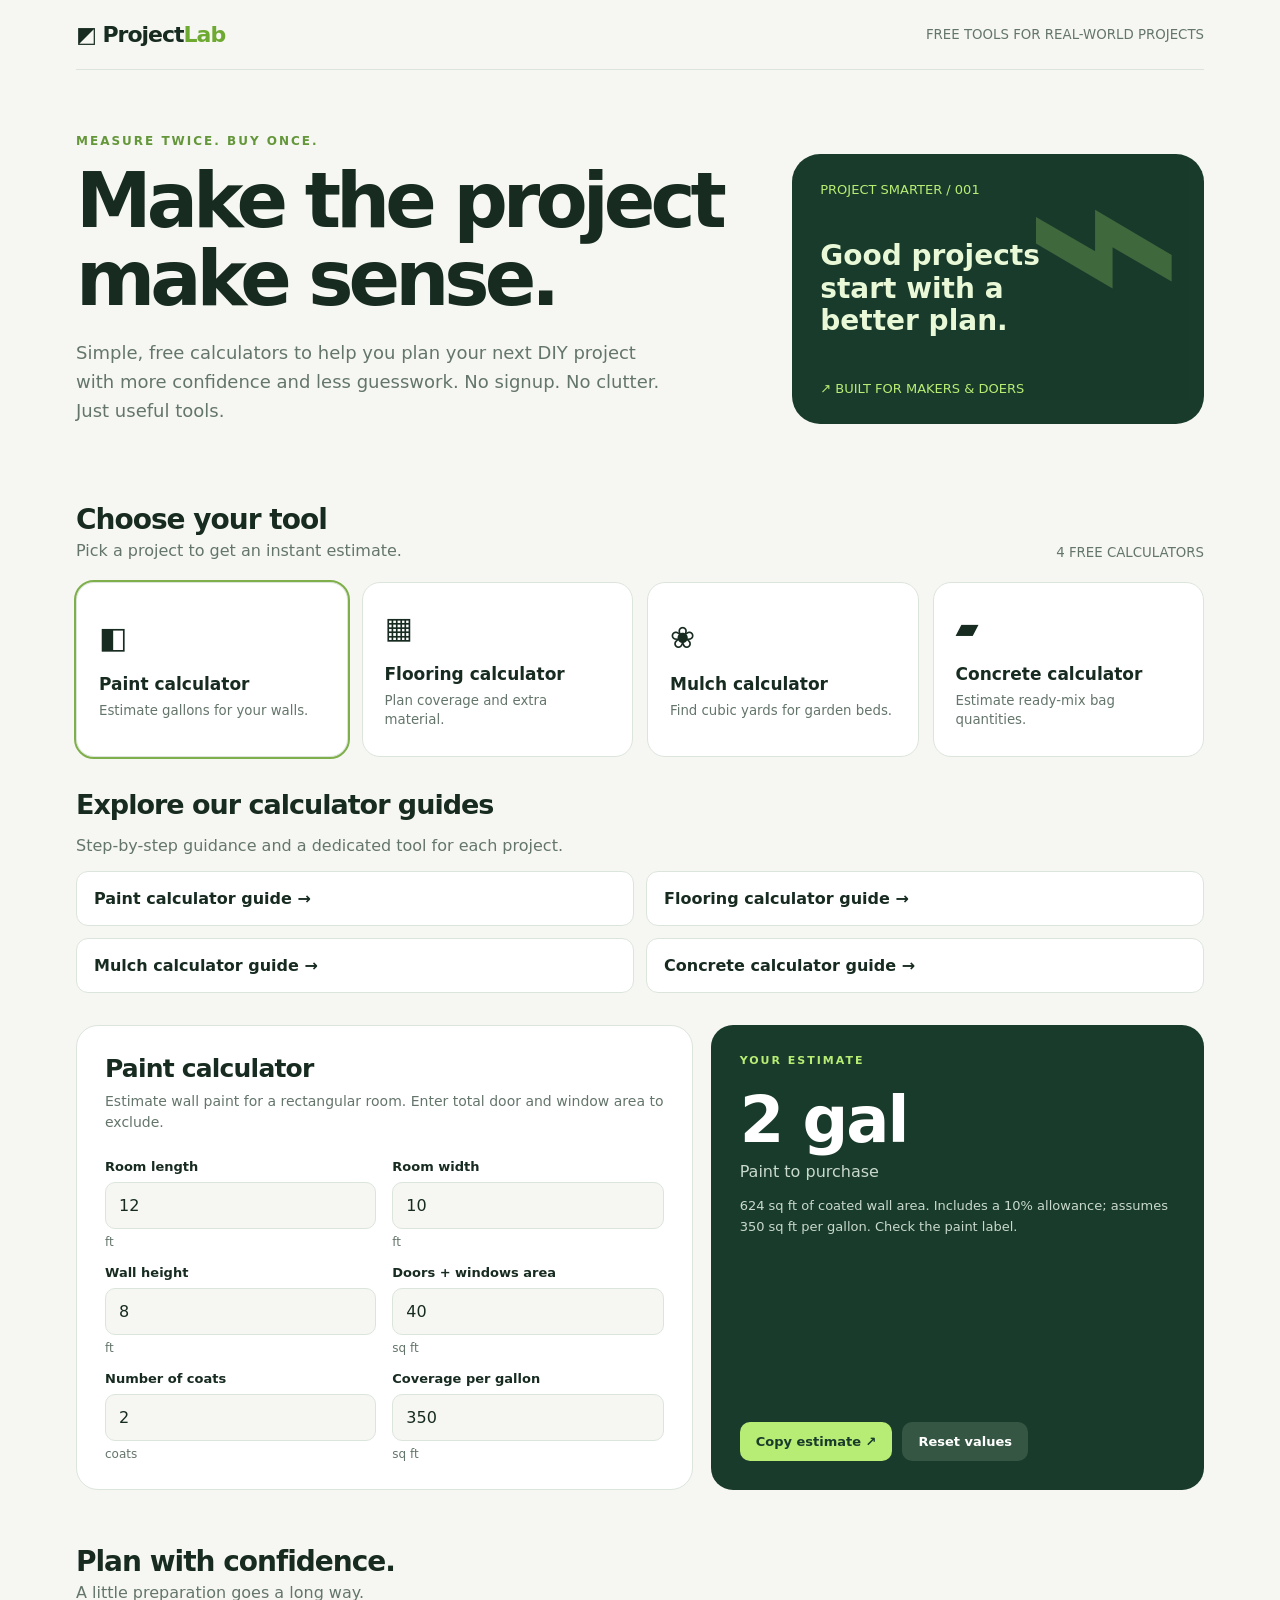
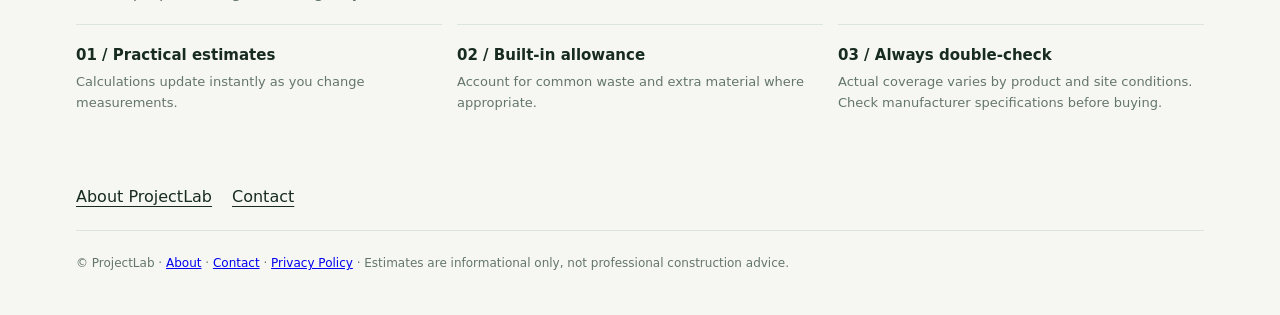
==== commit a6a15a5a: "Add Privacy Policy footer link" ====
--- a/index.html
+++ b/index.html
@@ -1,5 +1,5 @@
 <!doctype html><html lang="en"><head><meta name="google-site-verification" content="h3nfSS-7SSX_GJvkzhZdh269tgk2vKTd-R7nxjgyAJA" /><meta charset="utf-8"><meta name="viewport" content="width=device-width,initial-scale=1"><title>Free DIY Calculators | Paint, Flooring, Mulch &amp; Concrete | ProjectLab</title><meta name="description" content="Plan your next DIY project with free paint, flooring, mulch and concrete calculators. Estimate materials in seconds with ProjectLab. No signup required."><link rel="canonical" href="https://project-lab-3ws.pages.dev/"><style>
 :root{font-family:Inter,ui-sans-serif,system-ui,-apple-system,Segoe UI,sans-serif;--bg:light-dark(#f6f7f3,#111916);--surface:light-dark(#fff,#1c2923);--text:light-dark(#172b21,#edf7ef);--muted:light-dark(#64756b,#afc1b5);--line:light-dark(#dce5dc,#34483a);--accent:#b8ed75;--dark:#193b2b;color-scheme:light dark}*{box-sizing:border-box}body{margin:0}#app{background:var(--bg);color:var(--text);min-height:100vh;border-radius:0}button,input,select{font:inherit}button{cursor:pointer}.shell{max-width:1180px;margin:auto;padding:0 26px}.nav{display:flex;justify-content:space-between;align-items:center;padding:22px 0;border-bottom:1px solid var(--line)}.logo{font-size:22px;font-weight:900;letter-spacing:-1px}.logo span{color:#6eaa32}.nav small{color:var(--muted)}.hero{padding:64px 0 44px;display:grid;grid-template-columns:1.25fr .75fr;gap:30px;align-items:center}.eyebrow{font-size:12px;letter-spacing:2px;font-weight:800;text-transform:uppercase;color:#64963a}.hero h1{font-size:clamp(42px,6vw,76px);letter-spacing:-.065em;line-height:1.02;margin:14px 0 22px}.hero p{color:var(--muted);font-size:18px;max-width:590px;line-height:1.6}.hero-art{border-radius:28px;background:#193b2b;color:#e9f8d7;min-height:270px;padding:28px;display:flex;flex-direction:column;justify-content:space-between;position:relative;overflow:hidden}.hero-art:after{content:'⌁';position:absolute;font-size:280px;right:15px;top:-80px;color:#b8ed75;opacity:.25}.hero-art strong{font-size:28px;max-width:230px;line-height:1.15;z-index:1}.hero-art span{z-index:1;color:#b8ed75;font-size:13px}.section-head{display:flex;justify-content:space-between;align-items:end;gap:16px;margin:16px 0 22px}.section-head h2{font-size:28px;letter-spacing:-1px;margin:0}.section-head p{color:var(--muted);margin:5px 0 0}.cards{display:grid;grid-template-columns:repeat(4,1fr);gap:14px}.tool{border:1px solid var(--line);background:var(--surface);border-radius:18px;padding:22px;text-align:left;color:var(--text);transition:transform .15s,border-color .15s;min-height:175px}.tool:hover{transform:translateY(-3px);border-color:#84ba50}.tool.active{outline:2px solid #7eaf4a}.tool .symbol{font-size:30px;display:block;margin-bottom:19px}.tool strong{display:block;font-size:17px}.tool small{display:block;color:var(--muted);margin-top:8px;line-height:1.4}.workspace{display:grid;grid-template-columns:1fr .8fr;gap:18px;margin:26px 0 55px}.panel{background:var(--surface);border:1px solid var(--line);border-radius:22px;padding:28px}.panel h3{font-size:25px;letter-spacing:-.8px;margin:0 0 8px}.sub{color:var(--muted);margin:0 0 26px;font-size:14px;line-height:1.5}.fields{display:grid;grid-template-columns:1fr 1fr;gap:16px}.field label{display:block;font-size:13px;font-weight:700;margin-bottom:8px}.field input,.field select{width:100%;border:1px solid var(--line);background:var(--bg);border-radius:10px;padding:13px;color:var(--text);outline:none}.field input:focus,.field select:focus{border-color:#75ac41}.hint{font-size:12px;color:var(--muted);margin-top:6px}.result{background:#193b2b;color:#fff;border-radius:22px;padding:29px;display:flex;flex-direction:column;justify-content:space-between;min-height:290px}.result .tag{color:#b8ed75;text-transform:uppercase;letter-spacing:2px;font-size:11px;font-weight:800}.result .number{font-size:clamp(38px,5vw,64px);letter-spacing:-2px;font-weight:850;margin:16px 0 5px}.result .unit{font-size:16px;color:#c9d9cc}.result .note{font-size:13px;color:#c9d9cc;line-height:1.55;margin:15px 0 24px}.actions{display:flex;gap:10px;flex-wrap:wrap}.primary,.secondary{padding:12px 16px;border-radius:10px;font-size:13px;font-weight:800;border:0}.primary{background:#b8ed75;color:#193b2b}.secondary{background:#355643;color:#fff}.info{display:grid;grid-template-columns:1fr 1fr 1fr;gap:15px;margin-bottom:55px}.info>div{border-top:1px solid var(--line);padding:18px 0;color:var(--muted);font-size:13px;line-height:1.6}.info strong{display:block;color:var(--text);font-size:15px;margin-bottom:5px}footer{border-top:1px solid var(--line);padding:25px 0 45px;color:var(--muted);font-size:12px}.hidden{display:none}@media(max-width:850px){.hero{grid-template-columns:1fr;padding:44px 0 30px}.hero-art{min-height:170px}.cards{grid-template-columns:repeat(2,1fr)}.workspace{grid-template-columns:1fr}.info{grid-template-columns:1fr}}@media(max-width:480px){.shell{padding:0 16px}.hero h1{font-size:46px}.cards{gap:9px}.tool{padding:15px;min-height:160px}.panel,.result{padding:20px}.fields{grid-template-columns:1fr}.nav small{display:none}}
-.page-links{margin:32px 0}.page-links h2{font-size:27px;letter-spacing:-1px;margin:0 0 8px}.page-links p{color:var(--muted)}.page-link-grid{display:grid;grid-template-columns:repeat(2,1fr);gap:12px}.page-link-grid a{display:block;padding:17px;background:var(--surface);border:1px solid var(--line);border-radius:12px;color:var(--text);font-weight:750;text-decoration:none}.page-link-grid a:hover,.page-link-grid a:focus{border-color:#84ba50;text-decoration:underline}@media(max-width:600px){.page-link-grid{grid-template-columns:1fr}}.site-info-links{display:flex;gap:20px;flex-wrap:wrap;margin:24px 0}.site-info-links a{color:var(--text);text-underline-offset:4px}</style></head><body><div id="app"><div class="shell"><header class="nav"><div class="logo">◩ Project<span>Lab</span></div><small>FREE TOOLS FOR REAL-WORLD PROJECTS</small></header><section class="hero"><div><div class="eyebrow">Measure twice. Buy once.</div><h1>Make the project<br>make sense.</h1><p>Simple, free calculators to help you plan your next DIY project with more confidence and less guesswork. No signup. No clutter. Just useful tools.</p></div><div class="hero-art"><span>PROJECT SMARTER / 001</span><strong>Good projects start with a better plan.</strong><span>↗ BUILT FOR MAKERS & DOERS</span></div></section><section><div class="section-head"><div><h2>Choose your tool</h2><p>Pick a project to get an instant estimate.</p></div><small style="color:var(--muted)">4 FREE CALCULATORS</small></div><div class="cards" id="cards"><button class="tool active" data-tool="paint"><span class="symbol">◧</span><strong>Paint calculator</strong><small>Estimate gallons for your walls.</small></button><button class="tool" data-tool="floor"><span class="symbol">▦</span><strong>Flooring calculator</strong><small>Plan coverage and extra material.</small></button><button class="tool" data-tool="mulch"><span class="symbol">❀</span><strong>Mulch calculator</strong><small>Find cubic yards for garden beds.</small></button><button class="tool" data-tool="concrete"><span class="symbol">▰</span><strong>Concrete calculator</strong><small>Estimate ready-mix bag quantities.</small></button></div></section><nav class="page-links" aria-label="Dedicated calculator pages"><h2>Explore our calculator guides</h2><p>Step-by-step guidance and a dedicated tool for each project.</p><div class="page-link-grid"><a href="/paint-calculator/">Paint calculator guide →</a><a href="/flooring-calculator/">Flooring calculator guide →</a><a href="/mulch-calculator/">Mulch calculator guide →</a><a href="/concrete-calculator/">Concrete calculator guide →</a></div></nav><section class="workspace"><div class="panel"><h3 id="tool-title">Paint calculator</h3><p class="sub" id="tool-desc">Enter your room dimensions to estimate wall paint. Subtract doors and windows, then add a little extra.</p><div class="fields" id="fields"></div></div><div class="result" aria-live="polite"><div><div class="tag">YOUR ESTIMATE</div><div class="number" id="answer">—</div><div class="unit" id="unit"></div><p class="note" id="note"></p></div><div class="actions"><button class="primary" id="copy">Copy estimate ↗</button><button class="secondary" id="reset">Reset values</button></div></div></section><div class="section-head"><div><h2>Plan with confidence.</h2><p>A little preparation goes a long way.</p></div></div><section class="info"><div><strong>01 / Practical estimates</strong>Calculations update instantly as you change measurements.</div><div><strong>02 / Built-in allowance</strong>Account for common waste and extra material where appropriate.</div><div><strong>03 / Always double-check</strong>Actual coverage varies by product and site conditions. Check manufacturer specifications before buying.</div></section><nav aria-label="Site information" class="site-info-links"><a href="/about/">About ProjectLab</a><a href="/contact/">Contact</a></nav><footer>© ProjectLab · Free project planning tools · Estimates are informational only, not professional construction advice.</footer></div></div><script>
+.page-links{margin:32px 0}.page-links h2{font-size:27px;letter-spacing:-1px;margin:0 0 8px}.page-links p{color:var(--muted)}.page-link-grid{display:grid;grid-template-columns:repeat(2,1fr);gap:12px}.page-link-grid a{display:block;padding:17px;background:var(--surface);border:1px solid var(--line);border-radius:12px;color:var(--text);font-weight:750;text-decoration:none}.page-link-grid a:hover,.page-link-grid a:focus{border-color:#84ba50;text-decoration:underline}@media(max-width:600px){.page-link-grid{grid-template-columns:1fr}}.site-info-links{display:flex;gap:20px;flex-wrap:wrap;margin:24px 0}.site-info-links a{color:var(--text);text-underline-offset:4px}</style></head><body><div id="app"><div class="shell"><header class="nav"><div class="logo">◩ Project<span>Lab</span></div><small>FREE TOOLS FOR REAL-WORLD PROJECTS</small></header><section class="hero"><div><div class="eyebrow">Measure twice. Buy once.</div><h1>Make the project<br>make sense.</h1><p>Simple, free calculators to help you plan your next DIY project with more confidence and less guesswork. No signup. No clutter. Just useful tools.</p></div><div class="hero-art"><span>PROJECT SMARTER / 001</span><strong>Good projects start with a better plan.</strong><span>↗ BUILT FOR MAKERS & DOERS</span></div></section><section><div class="section-head"><div><h2>Choose your tool</h2><p>Pick a project to get an instant estimate.</p></div><small style="color:var(--muted)">4 FREE CALCULATORS</small></div><div class="cards" id="cards"><button class="tool active" data-tool="paint"><span class="symbol">◧</span><strong>Paint calculator</strong><small>Estimate gallons for your walls.</small></button><button class="tool" data-tool="floor"><span class="symbol">▦</span><strong>Flooring calculator</strong><small>Plan coverage and extra material.</small></button><button class="tool" data-tool="mulch"><span class="symbol">❀</span><strong>Mulch calculator</strong><small>Find cubic yards for garden beds.</small></button><button class="tool" data-tool="concrete"><span class="symbol">▰</span><strong>Concrete calculator</strong><small>Estimate ready-mix bag quantities.</small></button></div></section><nav class="page-links" aria-label="Dedicated calculator pages"><h2>Explore our calculator guides</h2><p>Step-by-step guidance and a dedicated tool for each project.</p><div class="page-link-grid"><a href="/paint-calculator/">Paint calculator guide →</a><a href="/flooring-calculator/">Flooring calculator guide →</a><a href="/mulch-calculator/">Mulch calculator guide →</a><a href="/concrete-calculator/">Concrete calculator guide →</a></div></nav><section class="workspace"><div class="panel"><h3 id="tool-title">Paint calculator</h3><p class="sub" id="tool-desc">Enter your room dimensions to estimate wall paint. Subtract doors and windows, then add a little extra.</p><div class="fields" id="fields"></div></div><div class="result" aria-live="polite"><div><div class="tag">YOUR ESTIMATE</div><div class="number" id="answer">—</div><div class="unit" id="unit"></div><p class="note" id="note"></p></div><div class="actions"><button class="primary" id="copy">Copy estimate ↗</button><button class="secondary" id="reset">Reset values</button></div></div></section><div class="section-head"><div><h2>Plan with confidence.</h2><p>A little preparation goes a long way.</p></div></div><section class="info"><div><strong>01 / Practical estimates</strong>Calculations update instantly as you change measurements.</div><div><strong>02 / Built-in allowance</strong>Account for common waste and extra material where appropriate.</div><div><strong>03 / Always double-check</strong>Actual coverage varies by product and site conditions. Check manufacturer specifications before buying.</div></section><nav aria-label="Site information" class="site-info-links"><a href="/about/">About ProjectLab</a><a href="/contact/">Contact</a></nav><footer>© ProjectLab · <a href="/about/">About</a> · <a href="/contact/">Contact</a> · <a href="/privacy/">Privacy Policy</a> · Estimates are informational only, not professional construction advice.</footer></div></div><script>
 const configs={paint:{title:'Paint calculator',desc:'Estimate wall paint for a rectangular room. Enter total door and window area to exclude.',fields:[['length','Room length','ft',12],['width','Room width','ft',10],['height','Wall height','ft',8],['openings','Doors + windows area','sq ft',40],['coats','Number of coats','coats',2],['coverage','Coverage per gallon','sq ft',350]],calculate:v=>{let area=Math.max(0,2*(v.length+v.width)*v.height-v.openings)*v.coats;let amount=area/v.coverage*1.1;return [Math.ceil(amount)+' gal','Paint to purchase',`${Math.round(area)} sq ft of coated wall area. Includes a 10% allowance; assumes ${v.coverage} sq ft per gallon. Check the paint label.`]}},floor:{title:'Flooring calculator',desc:'Estimate material needed for a rectangular room, including cutting waste.',fields:[['length','Room length','ft',15],['width','Room width','ft',12],['waste','Extra material','%',10],['box','Coverage per box','sq ft',20]],calculate:v=>{let area=v.length*v.width,total=area*(1+v.waste/100);return [Math.ceil(total/v.box)+' boxes','Flooring boxes to purchase',`${area.toFixed(1)} sq ft room area; ${total.toFixed(1)} sq ft including ${v.waste}% extra. Check product box coverage and layout requirements.`]}},mulch:{title:'Mulch calculator',desc:'Estimate how much mulch a rectangular garden bed needs.',fields:[['length','Bed length','ft',20],['width','Bed width','ft',6],['depth','Mulch depth','in',3]],calculate:v=>{let yards=v.length*v.width*(v.depth/12)/27;return [yards.toFixed(2)+' yd³','Mulch volume',`Approximately ${Math.ceil(yards*1.1*10)/10} cubic yards with 10% allowance. Confirm recommended depth for your plants.`]}},concrete:{title:'Concrete calculator',desc:'Estimate the volume and number of 80 lb ready-mix bags for a rectangular slab.',fields:[['length','Slab length','ft',10],['width','Slab width','ft',8],['depth','Slab thickness','in',4],['yield','Yield per bag','ft³',0.6]],calculate:v=>{let ft=v.length*v.width*v.depth/12;return [Math.ceil(ft*1.1/v.yield)+' bags','Estimated 80 lb bags',`${ft.toFixed(2)} cubic feet (${(ft/27).toFixed(2)} cubic yards) before 10% allowance. Bag yield varies; structural work requires qualified guidance.`]}}};let current='paint';let last='';function render(){let cfg=configs[current];document.getElementById('tool-title').textContent=cfg.title;document.getElementById('tool-desc').textContent=cfg.desc;document.querySelectorAll('.tool').forEach(b=>{b.classList.toggle('active',b.dataset.tool===current);b.setAttribute('aria-pressed',String(b.dataset.tool===current))});document.getElementById('fields').innerHTML=cfg.fields.map(([id,label,unit,value])=>`<div class="field"><label for="${id}">${label}</label><input id="${id}" type="number" min="0" step="any" value="${value}" inputmode="decimal"><div class="hint">${unit}</div></div>`).join('');document.querySelectorAll('.field input').forEach(i=>i.addEventListener('input',calculate));calculate()}function calculate(){let cfg=configs[current],v={};for(let [id] of cfg.fields){let input=document.getElementById(id);let n=Number(input.value);if(input.value===''||!Number.isFinite(n)||n<0){document.getElementById('answer').textContent='—';document.getElementById('unit').textContent='Enter valid values';document.getElementById('note').textContent='All fields must be nonnegative numbers.';last='';return}v[id]=n}if((current==='paint'&&(!v.coverage||!v.coats))||(current==='floor'&&!v.box)||(current==='concrete'&&!v.yield)){document.getElementById('answer').textContent='—';document.getElementById('unit').textContent='Check your inputs';document.getElementById('note').textContent='Coverage, yield, and coat count must be greater than zero.';last='';return}let [answer,unit,note]=cfg.calculate(v);document.getElementById('answer').textContent=answer;document.getElementById('unit').textContent=unit;document.getElementById('note').textContent=note;last=`ProjectLab — ${cfg.title}\n${answer} — ${unit}\n${note}\n`+cfg.fields.map(([id,label,u])=>`${label}: ${v[id]} ${u}`).join('\n')}document.querySelectorAll('.tool').forEach(b=>b.addEventListener('click',()=>{current=b.dataset.tool;render();document.querySelector('.workspace').scrollIntoView({behavior:'smooth',block:'start'})}));document.getElementById('reset').addEventListener('click',render);document.getElementById('copy').addEventListener('click',async()=>{if(!last)return;try{await navigator.clipboard.writeText(last);document.getElementById('copy').textContent='Copied ✓';setTimeout(()=>document.getElementById('copy').textContent='Copy estimate ↗',1800)}catch(e){let t=document.createElement('textarea');t.value=last;document.body.appendChild(t);t.select();document.execCommand('copy');t.remove();document.getElementById('copy').textContent='Copied ✓'}});render();
 </script></body></html>
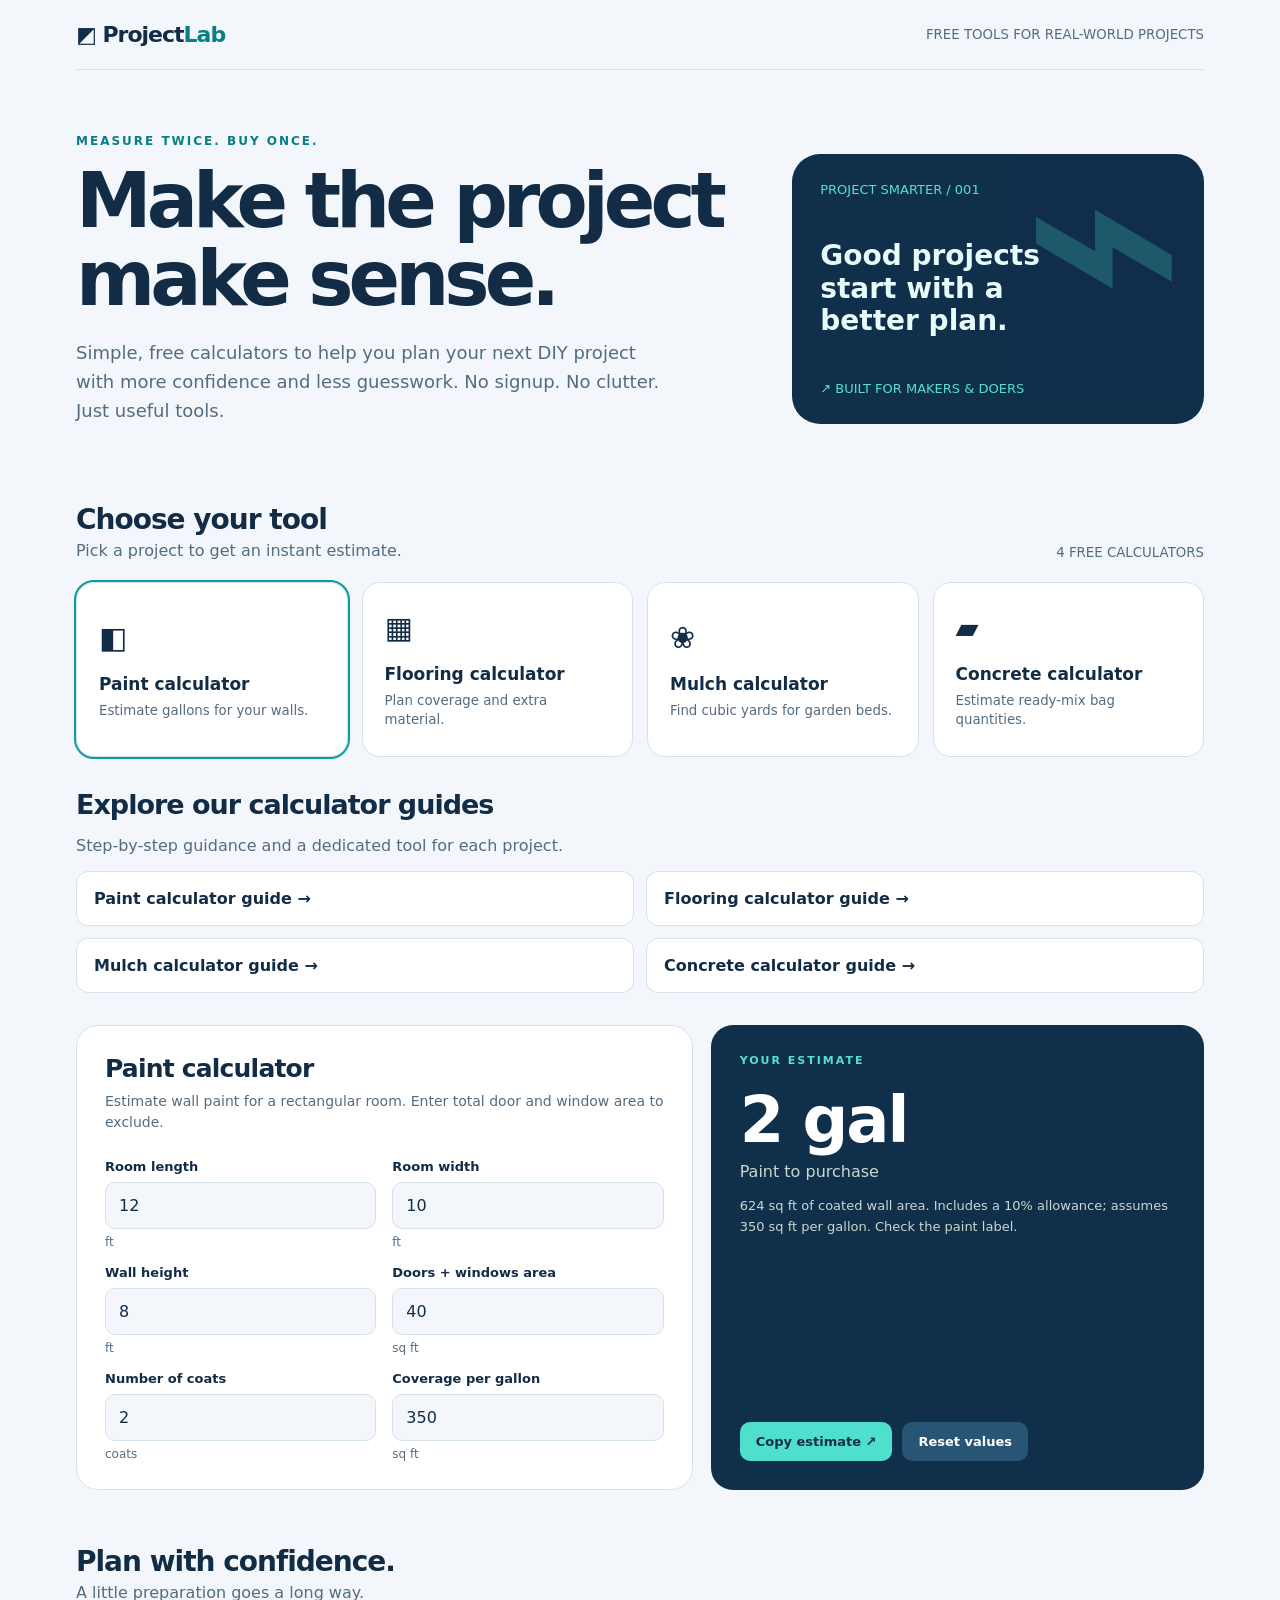
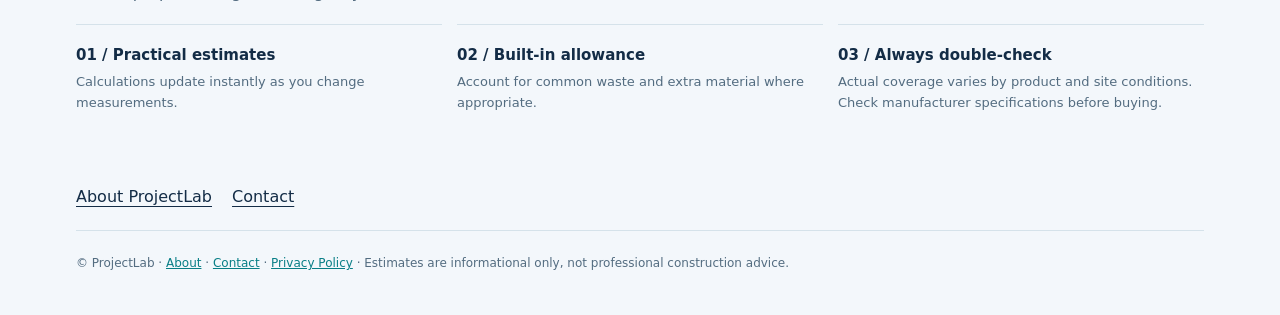
==== commit 7342a795: "Fix homepage navy and teal colors" ====
--- a/index.html
+++ b/index.html
@@ -1,5 +1,9 @@
-<!doctype html><html lang="en"><head><meta name="google-site-verification" content="h3nfSS-7SSX_GJvkzhZdh269tgk2vKTd-R7nxjgyAJA" /><meta charset="utf-8"><meta name="viewport" content="width=device-width,initial-scale=1"><title>Free DIY Calculators | Paint, Flooring, Mulch &amp; Concrete | ProjectLab</title><meta name="description" content="Plan your next DIY project with free paint, flooring, mulch and concrete calculators. Estimate materials in seconds with ProjectLab. No signup required."><link rel="canonical" href="https://project-lab-3ws.pages.dev/"><style>
+<!DOCTYPE html>
+<html lang="en"><head><meta content="h3nfSS-7SSX_GJvkzhZdh269tgk2vKTd-R7nxjgyAJA" name="google-site-verification"/><meta charset="utf-8"/><meta content="width=device-width,initial-scale=1" name="viewport"/><title>Free DIY Calculators | Paint, Flooring, Mulch &amp; Concrete | ProjectLab</title><meta content="Plan your next DIY project with free paint, flooring, mulch and concrete calculators. Estimate materials in seconds with ProjectLab. No signup required." name="description"/><link href="https://project-lab-3ws.pages.dev/" rel="canonical"/><style>
 :root{font-family:Inter,ui-sans-serif,system-ui,-apple-system,Segoe UI,sans-serif;--bg:light-dark(#f6f7f3,#111916);--surface:light-dark(#fff,#1c2923);--text:light-dark(#172b21,#edf7ef);--muted:light-dark(#64756b,#afc1b5);--line:light-dark(#dce5dc,#34483a);--accent:#b8ed75;--dark:#193b2b;color-scheme:light dark}*{box-sizing:border-box}body{margin:0}#app{background:var(--bg);color:var(--text);min-height:100vh;border-radius:0}button,input,select{font:inherit}button{cursor:pointer}.shell{max-width:1180px;margin:auto;padding:0 26px}.nav{display:flex;justify-content:space-between;align-items:center;padding:22px 0;border-bottom:1px solid var(--line)}.logo{font-size:22px;font-weight:900;letter-spacing:-1px}.logo span{color:#6eaa32}.nav small{color:var(--muted)}.hero{padding:64px 0 44px;display:grid;grid-template-columns:1.25fr .75fr;gap:30px;align-items:center}.eyebrow{font-size:12px;letter-spacing:2px;font-weight:800;text-transform:uppercase;color:#64963a}.hero h1{font-size:clamp(42px,6vw,76px);letter-spacing:-.065em;line-height:1.02;margin:14px 0 22px}.hero p{color:var(--muted);font-size:18px;max-width:590px;line-height:1.6}.hero-art{border-radius:28px;background:#193b2b;color:#e9f8d7;min-height:270px;padding:28px;display:flex;flex-direction:column;justify-content:space-between;position:relative;overflow:hidden}.hero-art:after{content:'⌁';position:absolute;font-size:280px;right:15px;top:-80px;color:#b8ed75;opacity:.25}.hero-art strong{font-size:28px;max-width:230px;line-height:1.15;z-index:1}.hero-art span{z-index:1;color:#b8ed75;font-size:13px}.section-head{display:flex;justify-content:space-between;align-items:end;gap:16px;margin:16px 0 22px}.section-head h2{font-size:28px;letter-spacing:-1px;margin:0}.section-head p{color:var(--muted);margin:5px 0 0}.cards{display:grid;grid-template-columns:repeat(4,1fr);gap:14px}.tool{border:1px solid var(--line);background:var(--surface);border-radius:18px;padding:22px;text-align:left;color:var(--text);transition:transform .15s,border-color .15s;min-height:175px}.tool:hover{transform:translateY(-3px);border-color:#84ba50}.tool.active{outline:2px solid #7eaf4a}.tool .symbol{font-size:30px;display:block;margin-bottom:19px}.tool strong{display:block;font-size:17px}.tool small{display:block;color:var(--muted);margin-top:8px;line-height:1.4}.workspace{display:grid;grid-template-columns:1fr .8fr;gap:18px;margin:26px 0 55px}.panel{background:var(--surface);border:1px solid var(--line);border-radius:22px;padding:28px}.panel h3{font-size:25px;letter-spacing:-.8px;margin:0 0 8px}.sub{color:var(--muted);margin:0 0 26px;font-size:14px;line-height:1.5}.fields{display:grid;grid-template-columns:1fr 1fr;gap:16px}.field label{display:block;font-size:13px;font-weight:700;margin-bottom:8px}.field input,.field select{width:100%;border:1px solid var(--line);background:var(--bg);border-radius:10px;padding:13px;color:var(--text);outline:none}.field input:focus,.field select:focus{border-color:#75ac41}.hint{font-size:12px;color:var(--muted);margin-top:6px}.result{background:#193b2b;color:#fff;border-radius:22px;padding:29px;display:flex;flex-direction:column;justify-content:space-between;min-height:290px}.result .tag{color:#b8ed75;text-transform:uppercase;letter-spacing:2px;font-size:11px;font-weight:800}.result .number{font-size:clamp(38px,5vw,64px);letter-spacing:-2px;font-weight:850;margin:16px 0 5px}.result .unit{font-size:16px;color:#c9d9cc}.result .note{font-size:13px;color:#c9d9cc;line-height:1.55;margin:15px 0 24px}.actions{display:flex;gap:10px;flex-wrap:wrap}.primary,.secondary{padding:12px 16px;border-radius:10px;font-size:13px;font-weight:800;border:0}.primary{background:#b8ed75;color:#193b2b}.secondary{background:#355643;color:#fff}.info{display:grid;grid-template-columns:1fr 1fr 1fr;gap:15px;margin-bottom:55px}.info>div{border-top:1px solid var(--line);padding:18px 0;color:var(--muted);font-size:13px;line-height:1.6}.info strong{display:block;color:var(--text);font-size:15px;margin-bottom:5px}footer{border-top:1px solid var(--line);padding:25px 0 45px;color:var(--muted);font-size:12px}.hidden{display:none}@media(max-width:850px){.hero{grid-template-columns:1fr;padding:44px 0 30px}.hero-art{min-height:170px}.cards{grid-template-columns:repeat(2,1fr)}.workspace{grid-template-columns:1fr}.info{grid-template-columns:1fr}}@media(max-width:480px){.shell{padding:0 16px}.hero h1{font-size:46px}.cards{gap:9px}.tool{padding:15px;min-height:160px}.panel,.result{padding:20px}.fields{grid-template-columns:1fr}.nav small{display:none}}
-.page-links{margin:32px 0}.page-links h2{font-size:27px;letter-spacing:-1px;margin:0 0 8px}.page-links p{color:var(--muted)}.page-link-grid{display:grid;grid-template-columns:repeat(2,1fr);gap:12px}.page-link-grid a{display:block;padding:17px;background:var(--surface);border:1px solid var(--line);border-radius:12px;color:var(--text);font-weight:750;text-decoration:none}.page-link-grid a:hover,.page-link-grid a:focus{border-color:#84ba50;text-decoration:underline}@media(max-width:600px){.page-link-grid{grid-template-columns:1fr}}.site-info-links{display:flex;gap:20px;flex-wrap:wrap;margin:24px 0}.site-info-links a{color:var(--text);text-underline-offset:4px}</style></head><body><div id="app"><div class="shell"><header class="nav"><div class="logo">◩ Project<span>Lab</span></div><small>FREE TOOLS FOR REAL-WORLD PROJECTS</small></header><section class="hero"><div><div class="eyebrow">Measure twice. Buy once.</div><h1>Make the project<br>make sense.</h1><p>Simple, free calculators to help you plan your next DIY project with more confidence and less guesswork. No signup. No clutter. Just useful tools.</p></div><div class="hero-art"><span>PROJECT SMARTER / 001</span><strong>Good projects start with a better plan.</strong><span>↗ BUILT FOR MAKERS & DOERS</span></div></section><section><div class="section-head"><div><h2>Choose your tool</h2><p>Pick a project to get an instant estimate.</p></div><small style="color:var(--muted)">4 FREE CALCULATORS</small></div><div class="cards" id="cards"><button class="tool active" data-tool="paint"><span class="symbol">◧</span><strong>Paint calculator</strong><small>Estimate gallons for your walls.</small></button><button class="tool" data-tool="floor"><span class="symbol">▦</span><strong>Flooring calculator</strong><small>Plan coverage and extra material.</small></button><button class="tool" data-tool="mulch"><span class="symbol">❀</span><strong>Mulch calculator</strong><small>Find cubic yards for garden beds.</small></button><button class="tool" data-tool="concrete"><span class="symbol">▰</span><strong>Concrete calculator</strong><small>Estimate ready-mix bag quantities.</small></button></div></section><nav class="page-links" aria-label="Dedicated calculator pages"><h2>Explore our calculator guides</h2><p>Step-by-step guidance and a dedicated tool for each project.</p><div class="page-link-grid"><a href="/paint-calculator/">Paint calculator guide →</a><a href="/flooring-calculator/">Flooring calculator guide →</a><a href="/mulch-calculator/">Mulch calculator guide →</a><a href="/concrete-calculator/">Concrete calculator guide →</a></div></nav><section class="workspace"><div class="panel"><h3 id="tool-title">Paint calculator</h3><p class="sub" id="tool-desc">Enter your room dimensions to estimate wall paint. Subtract doors and windows, then add a little extra.</p><div class="fields" id="fields"></div></div><div class="result" aria-live="polite"><div><div class="tag">YOUR ESTIMATE</div><div class="number" id="answer">—</div><div class="unit" id="unit"></div><p class="note" id="note"></p></div><div class="actions"><button class="primary" id="copy">Copy estimate ↗</button><button class="secondary" id="reset">Reset values</button></div></div></section><div class="section-head"><div><h2>Plan with confidence.</h2><p>A little preparation goes a long way.</p></div></div><section class="info"><div><strong>01 / Practical estimates</strong>Calculations update instantly as you change measurements.</div><div><strong>02 / Built-in allowance</strong>Account for common waste and extra material where appropriate.</div><div><strong>03 / Always double-check</strong>Actual coverage varies by product and site conditions. Check manufacturer specifications before buying.</div></section><nav aria-label="Site information" class="site-info-links"><a href="/about/">About ProjectLab</a><a href="/contact/">Contact</a></nav><footer>© ProjectLab · <a href="/about/">About</a> · <a href="/contact/">Contact</a> · <a href="/privacy/">Privacy Policy</a> · Estimates are informational only, not professional construction advice.</footer></div></div><script>
+.page-links{margin:32px 0}.page-links h2{font-size:27px;letter-spacing:-1px;margin:0 0 8px}.page-links p{color:var(--muted)}.page-link-grid{display:grid;grid-template-columns:repeat(2,1fr);gap:12px}.page-link-grid a{display:block;padding:17px;background:var(--surface);border:1px solid var(--line);border-radius:12px;color:var(--text);font-weight:750;text-decoration:none}.page-link-grid a:hover,.page-link-grid a:focus{border-color:#84ba50;text-decoration:underline}@media(max-width:600px){.page-link-grid{grid-template-columns:1fr}}.site-info-links{display:flex;gap:20px;flex-wrap:wrap;margin:24px 0}.site-info-links a{color:var(--text);text-underline-offset:4px}</style><style>/* Navy and teal homepage theme */
+:root{color-scheme:light;--bg:#f3f7fb;--surface:#fff;--text:#132c46;--muted:#536c80;--line:#d5e2ea;--accent:#37d4c0;--dark:#102f4b}
+.logo span,.eyebrow,footer a{color:#087e86}.hero-art,.result{background:#102f4b}.hero-art{color:#e7fbfa}.hero-art span,.result .tag{color:#55e0d0}.hero-art:after{color:#45d6cc}.tool:hover{border-color:#0c9c9d}.tool.active{outline-color:#0c9c9d}.field input:focus,.field select:focus{border-color:#0c9c9d}.primary{background:#4ee0cd;color:#102f4b}.secondary{background:#285573;color:#fff}
+</style></head><body><div id="app"><div class="shell"><header class="nav"><div class="logo">◩ Project<span>Lab</span></div><small>FREE TOOLS FOR REAL-WORLD PROJECTS</small></header><section class="hero"><div><div class="eyebrow">Measure twice. Buy once.</div><h1>Make the project<br/>make sense.</h1><p>Simple, free calculators to help you plan your next DIY project with more confidence and less guesswork. No signup. No clutter. Just useful tools.</p></div><div class="hero-art"><span>PROJECT SMARTER / 001</span><strong>Good projects start with a better plan.</strong><span>↗ BUILT FOR MAKERS &amp; DOERS</span></div></section><section><div class="section-head"><div><h2>Choose your tool</h2><p>Pick a project to get an instant estimate.</p></div><small style="color:var(--muted)">4 FREE CALCULATORS</small></div><div class="cards" id="cards"><button class="tool active" data-tool="paint"><span class="symbol">◧</span><strong>Paint calculator</strong><small>Estimate gallons for your walls.</small></button><button class="tool" data-tool="floor"><span class="symbol">▦</span><strong>Flooring calculator</strong><small>Plan coverage and extra material.</small></button><button class="tool" data-tool="mulch"><span class="symbol">❀</span><strong>Mulch calculator</strong><small>Find cubic yards for garden beds.</small></button><button class="tool" data-tool="concrete"><span class="symbol">▰</span><strong>Concrete calculator</strong><small>Estimate ready-mix bag quantities.</small></button></div></section><nav aria-label="Dedicated calculator pages" class="page-links"><h2>Explore our calculator guides</h2><p>Step-by-step guidance and a dedicated tool for each project.</p><div class="page-link-grid"><a href="/paint-calculator/">Paint calculator guide →</a><a href="/flooring-calculator/">Flooring calculator guide →</a><a href="/mulch-calculator/">Mulch calculator guide →</a><a href="/concrete-calculator/">Concrete calculator guide →</a></div></nav><section class="workspace"><div class="panel"><h3 id="tool-title">Paint calculator</h3><p class="sub" id="tool-desc">Enter your room dimensions to estimate wall paint. Subtract doors and windows, then add a little extra.</p><div class="fields" id="fields"></div></div><div aria-live="polite" class="result"><div><div class="tag">YOUR ESTIMATE</div><div class="number" id="answer">—</div><div class="unit" id="unit"></div><p class="note" id="note"></p></div><div class="actions"><button class="primary" id="copy">Copy estimate ↗</button><button class="secondary" id="reset">Reset values</button></div></div></section><div class="section-head"><div><h2>Plan with confidence.</h2><p>A little preparation goes a long way.</p></div></div><section class="info"><div><strong>01 / Practical estimates</strong>Calculations update instantly as you change measurements.</div><div><strong>02 / Built-in allowance</strong>Account for common waste and extra material where appropriate.</div><div><strong>03 / Always double-check</strong>Actual coverage varies by product and site conditions. Check manufacturer specifications before buying.</div></section><nav aria-label="Site information" class="site-info-links"><a href="/about/">About ProjectLab</a><a href="/contact/">Contact</a></nav><footer>© ProjectLab · <a href="/about/">About</a> · <a href="/contact/">Contact</a> · <a href="/privacy/">Privacy Policy</a> · Estimates are informational only, not professional construction advice.</footer></div></div><script>
 const configs={paint:{title:'Paint calculator',desc:'Estimate wall paint for a rectangular room. Enter total door and window area to exclude.',fields:[['length','Room length','ft',12],['width','Room width','ft',10],['height','Wall height','ft',8],['openings','Doors + windows area','sq ft',40],['coats','Number of coats','coats',2],['coverage','Coverage per gallon','sq ft',350]],calculate:v=>{let area=Math.max(0,2*(v.length+v.width)*v.height-v.openings)*v.coats;let amount=area/v.coverage*1.1;return [Math.ceil(amount)+' gal','Paint to purchase',`${Math.round(area)} sq ft of coated wall area. Includes a 10% allowance; assumes ${v.coverage} sq ft per gallon. Check the paint label.`]}},floor:{title:'Flooring calculator',desc:'Estimate material needed for a rectangular room, including cutting waste.',fields:[['length','Room length','ft',15],['width','Room width','ft',12],['waste','Extra material','%',10],['box','Coverage per box','sq ft',20]],calculate:v=>{let area=v.length*v.width,total=area*(1+v.waste/100);return [Math.ceil(total/v.box)+' boxes','Flooring boxes to purchase',`${area.toFixed(1)} sq ft room area; ${total.toFixed(1)} sq ft including ${v.waste}% extra. Check product box coverage and layout requirements.`]}},mulch:{title:'Mulch calculator',desc:'Estimate how much mulch a rectangular garden bed needs.',fields:[['length','Bed length','ft',20],['width','Bed width','ft',6],['depth','Mulch depth','in',3]],calculate:v=>{let yards=v.length*v.width*(v.depth/12)/27;return [yards.toFixed(2)+' yd³','Mulch volume',`Approximately ${Math.ceil(yards*1.1*10)/10} cubic yards with 10% allowance. Confirm recommended depth for your plants.`]}},concrete:{title:'Concrete calculator',desc:'Estimate the volume and number of 80 lb ready-mix bags for a rectangular slab.',fields:[['length','Slab length','ft',10],['width','Slab width','ft',8],['depth','Slab thickness','in',4],['yield','Yield per bag','ft³',0.6]],calculate:v=>{let ft=v.length*v.width*v.depth/12;return [Math.ceil(ft*1.1/v.yield)+' bags','Estimated 80 lb bags',`${ft.toFixed(2)} cubic feet (${(ft/27).toFixed(2)} cubic yards) before 10% allowance. Bag yield varies; structural work requires qualified guidance.`]}}};let current='paint';let last='';function render(){let cfg=configs[current];document.getElementById('tool-title').textContent=cfg.title;document.getElementById('tool-desc').textContent=cfg.desc;document.querySelectorAll('.tool').forEach(b=>{b.classList.toggle('active',b.dataset.tool===current);b.setAttribute('aria-pressed',String(b.dataset.tool===current))});document.getElementById('fields').innerHTML=cfg.fields.map(([id,label,unit,value])=>`<div class="field"><label for="${id}">${label}</label><input id="${id}" type="number" min="0" step="any" value="${value}" inputmode="decimal"><div class="hint">${unit}</div></div>`).join('');document.querySelectorAll('.field input').forEach(i=>i.addEventListener('input',calculate));calculate()}function calculate(){let cfg=configs[current],v={};for(let [id] of cfg.fields){let input=document.getElementById(id);let n=Number(input.value);if(input.value===''||!Number.isFinite(n)||n<0){document.getElementById('answer').textContent='—';document.getElementById('unit').textContent='Enter valid values';document.getElementById('note').textContent='All fields must be nonnegative numbers.';last='';return}v[id]=n}if((current==='paint'&&(!v.coverage||!v.coats))||(current==='floor'&&!v.box)||(current==='concrete'&&!v.yield)){document.getElementById('answer').textContent='—';document.getElementById('unit').textContent='Check your inputs';document.getElementById('note').textContent='Coverage, yield, and coat count must be greater than zero.';last='';return}let [answer,unit,note]=cfg.calculate(v);document.getElementById('answer').textContent=answer;document.getElementById('unit').textContent=unit;document.getElementById('note').textContent=note;last=`ProjectLab — ${cfg.title}\n${answer} — ${unit}\n${note}\n`+cfg.fields.map(([id,label,u])=>`${label}: ${v[id]} ${u}`).join('\n')}document.querySelectorAll('.tool').forEach(b=>b.addEventListener('click',()=>{current=b.dataset.tool;render();document.querySelector('.workspace').scrollIntoView({behavior:'smooth',block:'start'})}));document.getElementById('reset').addEventListener('click',render);document.getElementById('copy').addEventListener('click',async()=>{if(!last)return;try{await navigator.clipboard.writeText(last);document.getElementById('copy').textContent='Copied ✓';setTimeout(()=>document.getElementById('copy').textContent='Copy estimate ↗',1800)}catch(e){let t=document.createElement('textarea');t.value=last;document.body.appendChild(t);t.select();document.execCommand('copy');t.remove();document.getElementById('copy').textContent='Copied ✓'}});render();
 </script></body></html>
